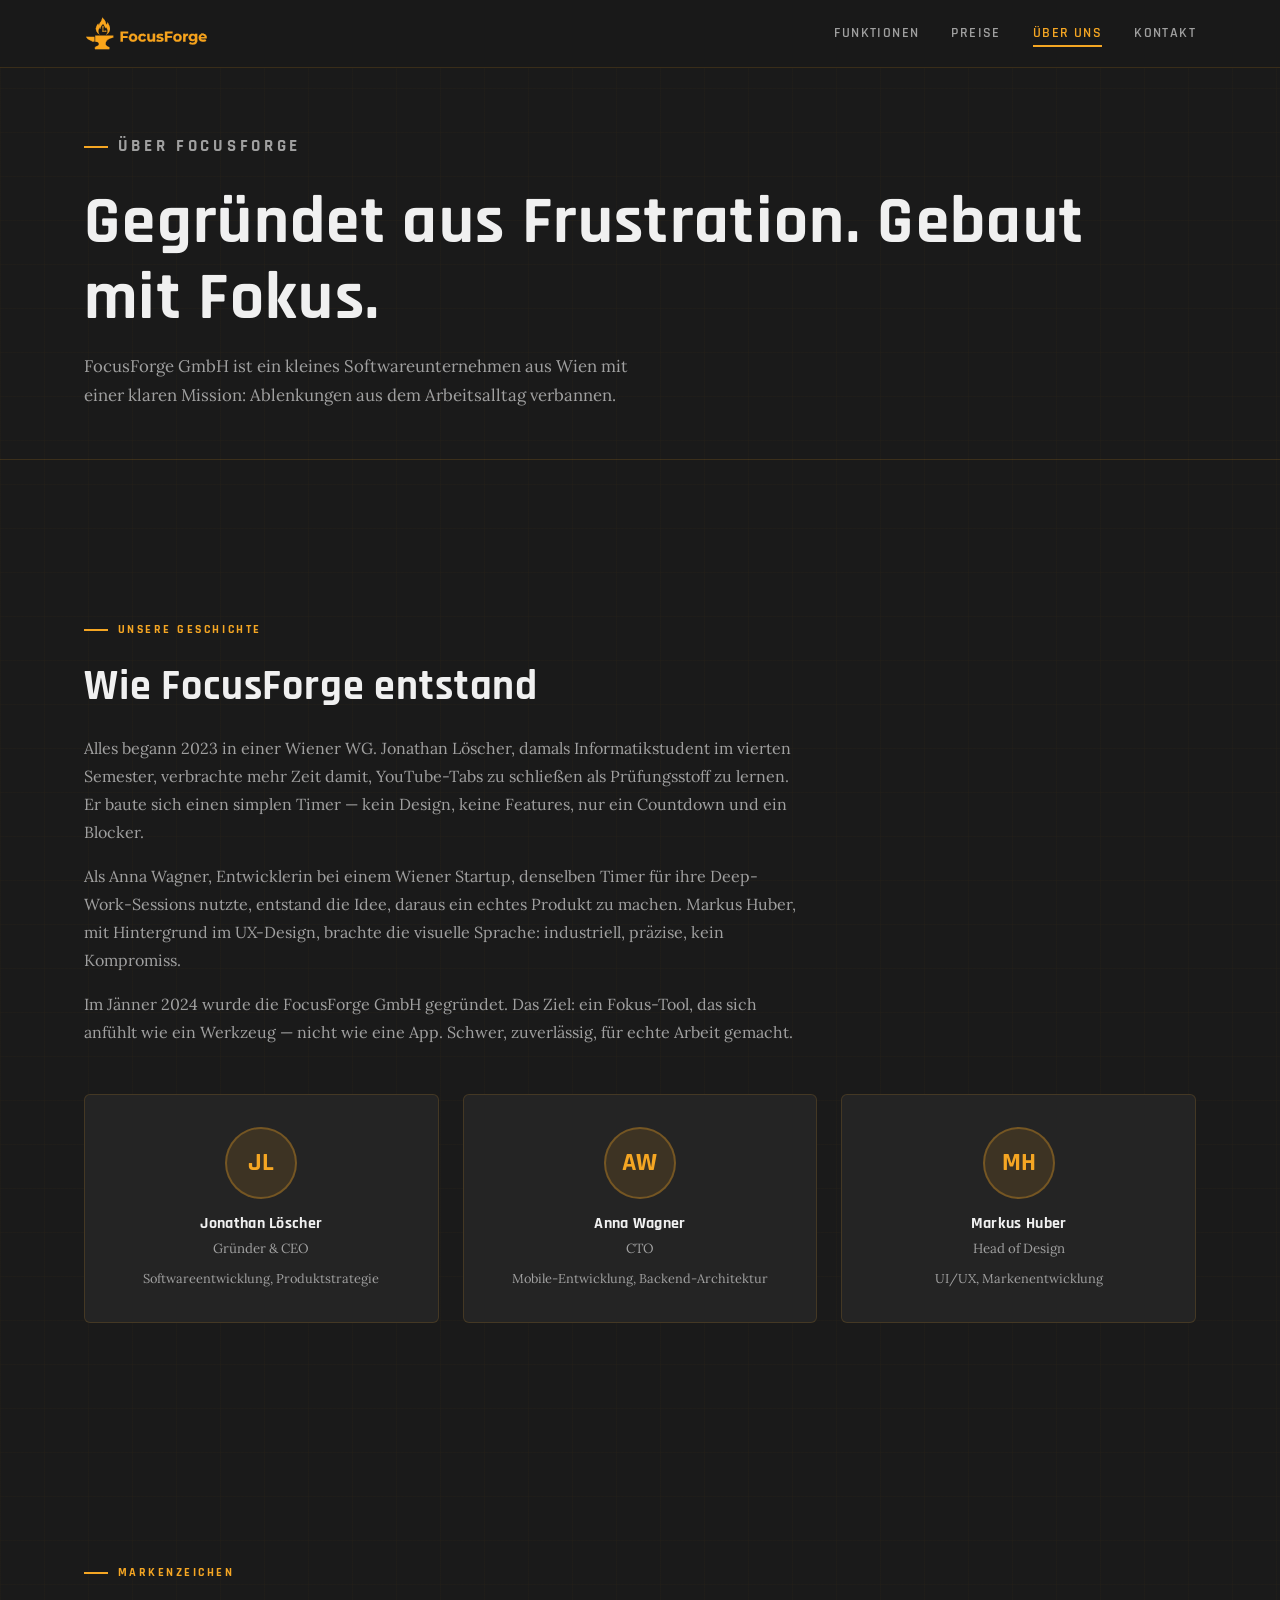
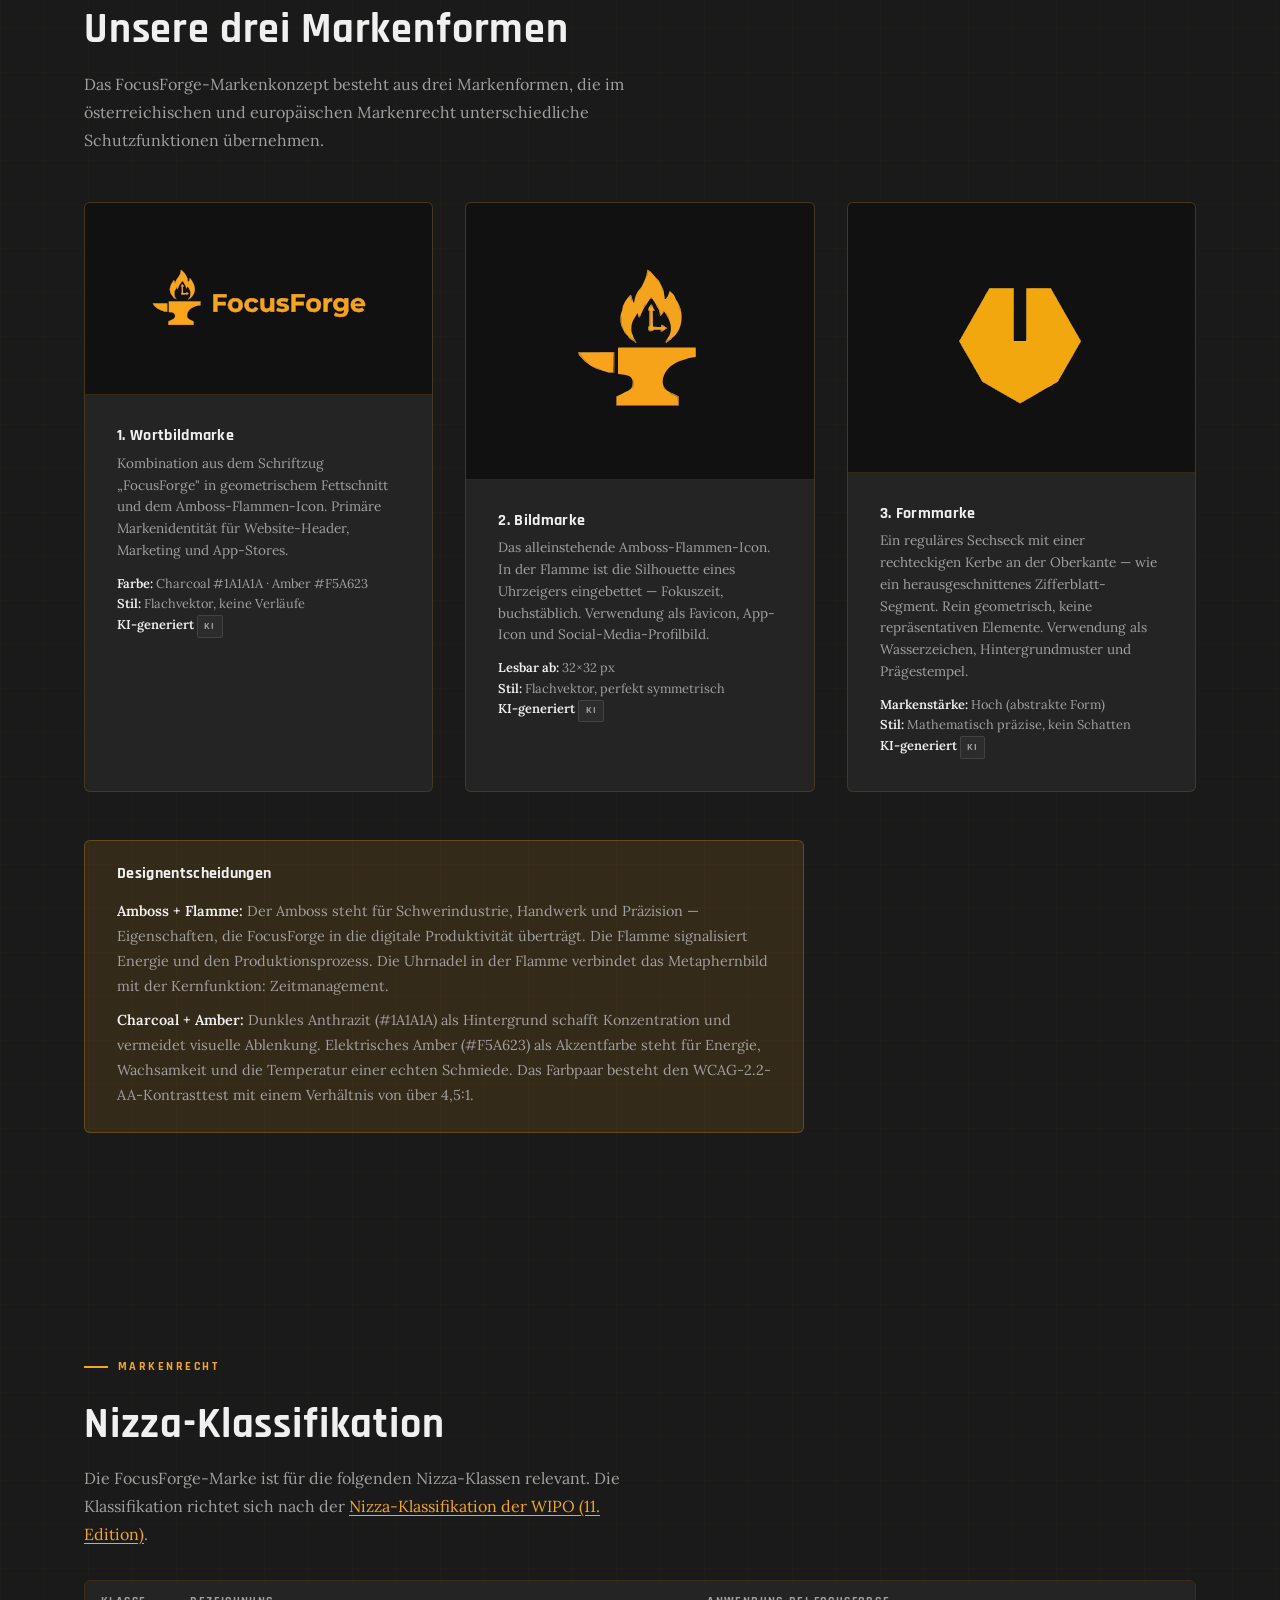
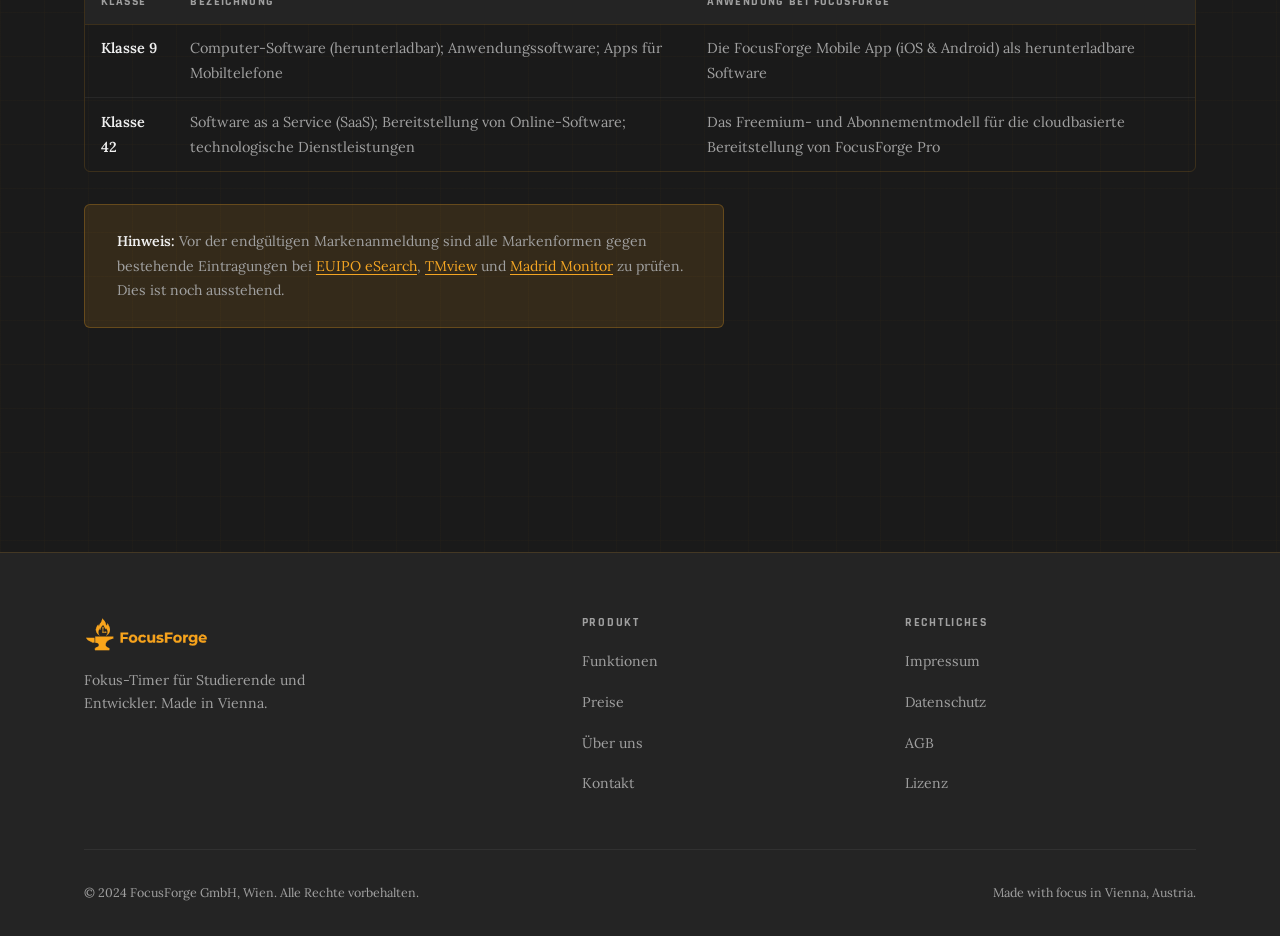
==== about.html @ 2fa8377b "Add contact page, license terms, and pricing page; implement main JavaScript functionality for navig" ====
<!DOCTYPE html>
<html lang="de">
<head>
  <meta charset="UTF-8">
  <meta name="viewport" content="width=device-width, initial-scale=1.0">
  <title>Über uns — FocusForge</title>
  <meta name="description" content="Die Geschichte von FocusForge GmbH, unsere Markenformen und die Nizza-Klassifikationen unserer Marke.">
  <link rel="icon" href="assets/bildmarke.svg" type="image/svg+xml">
  <link rel="preconnect" href="https://fonts.googleapis.com">
  <link rel="preconnect" href="https://fonts.gstatic.com" crossorigin>
  <link href="https://fonts.googleapis.com/css2?family=Lora:ital,wght@0,400;0,600;1,400&family=Rajdhani:wght@400;500;600;700&display=swap" rel="stylesheet">
  <link rel="stylesheet" href="css/styles.css">
</head>
<body>

<a href="#main-content" class="skip-link">Zum Hauptinhalt springen</a>

<header class="site-header" role="banner">
  <div class="container">
    <nav class="nav-inner" aria-label="Hauptnavigation">
      <a href="index.html" class="logo" aria-label="FocusForge – Zur Startseite">
        <img src="assets/wortbildmarke.svg" class="logo-wortbild" alt="FocusForge">
      </a>
      <ul class="nav-links" role="list">
        <li><a href="index.html#features">Funktionen</a></li>
        <li><a href="preise.html">Preise</a></li>
        <li><a href="about.html" aria-current="page">Über uns</a></li>
        <li><a href="kontakt.html">Kontakt</a></li>
      </ul>
      <button class="nav-toggle" aria-expanded="false" aria-controls="mobile-nav" aria-label="Menü öffnen">
        <span></span><span></span><span></span>
      </button>
    </nav>
  </div>
</header>

<nav class="nav-mobile" id="mobile-nav" aria-label="Mobile Navigation">
  <ul role="list">
    <li><a href="index.html#features">Funktionen</a></li>
    <li><a href="preise.html">Preise</a></li>
    <li><a href="about.html" aria-current="page">Über uns</a></li>
    <li><a href="kontakt.html">Kontakt</a></li>
  </ul>
</nav>

<main id="main-content">

  <!-- Page hero -->
  <div class="page-hero">
    <div class="container">
      <p class="section-label">Über FocusForge</p>
      <h1>Gegründet aus Frustration. Gebaut mit Fokus.</h1>
      <p>FocusForge GmbH ist ein kleines Softwareunternehmen aus Wien mit einer klaren Mission: Ablenkungen aus dem Arbeitsalltag verbannen.</p>
    </div>
  </div>

  <!-- Founding story -->
  <section aria-labelledby="story-heading">
    <div class="container">
      <div style="max-width: 720px;">
        <p class="section-label">Unsere Geschichte</p>
        <h2 id="story-heading">Wie FocusForge entstand</h2>
        <p class="text-muted mt-lg">
          Alles begann 2023 in einer Wiener WG. Jonathan Löscher, damals Informatikstudent im vierten Semester, verbrachte mehr Zeit damit, YouTube-Tabs zu schließen als Prüfungsstoff zu lernen. Er baute sich einen simplen Timer — kein Design, keine Features, nur ein Countdown und ein Blocker.
        </p>
        <p class="text-muted">
          Als Anna Wagner, Entwicklerin bei einem Wiener Startup, denselben Timer für ihre Deep-Work-Sessions nutzte, entstand die Idee, daraus ein echtes Produkt zu machen. Markus Huber, mit Hintergrund im UX-Design, brachte die visuelle Sprache: industriell, präzise, kein Kompromiss.
        </p>
        <p class="text-muted">
          Im Jänner 2024 wurde die FocusForge GmbH gegründet. Das Ziel: ein Fokus-Tool, das sich anfühlt wie ein Werkzeug — nicht wie eine App. Schwer, zuverlässig, für echte Arbeit gemacht.
        </p>
      </div>

      <!-- Founders -->
      <div class="founders-grid mt-2xl" aria-label="Gründungsteam">
        <article class="founder-card">
          <div class="founder-avatar" aria-hidden="true">JL</div>
          <h3>Jonathan Löscher</h3>
          <p>Gründer &amp; CEO</p>
          <p style="margin-top: 0.5rem; font-size: 0.8rem; color: var(--color-text-muted);">Softwareentwicklung, Produktstrategie</p>
        </article>
        <article class="founder-card">
          <div class="founder-avatar" aria-hidden="true">AW</div>
          <h3>Anna Wagner</h3>
          <p>CTO</p>
          <p style="margin-top: 0.5rem; font-size: 0.8rem; color: var(--color-text-muted);">Mobile-Entwicklung, Backend-Architektur</p>
        </article>
        <article class="founder-card">
          <div class="founder-avatar" aria-hidden="true">MH</div>
          <h3>Markus Huber</h3>
          <p>Head of Design</p>
          <p style="margin-top: 0.5rem; font-size: 0.8rem; color: var(--color-text-muted);">UI/UX, Markenentwicklung</p>
        </article>
      </div>
    </div>
  </section>

  <!-- Brand marks -->
  <section aria-labelledby="brand-heading">
    <div class="container">
      <p class="section-label">Markenzeichen</p>
      <h2 id="brand-heading">Unsere drei Markenformen</h2>
      <p class="text-muted mt-md" style="max-width: 600px;">
        Das FocusForge-Markenkonzept besteht aus drei Markenformen, die im österreichischen und europäischen Markenrecht unterschiedliche Schutzfunktionen übernehmen.
      </p>

      <div class="brand-marks-grid">

        <!-- 1. Wortbildmarke -->
        <article class="brand-mark-card" aria-labelledby="wbm-heading">
          <div class="brand-mark-display">
            <img src="assets/wortbildmarke.svg" alt="FocusForge Wortbildmarke: Schriftzug FocusForge kombiniert mit Amboss-Flammen-Icon, in Amber auf Charcoal" style="max-width: 220px; width: 100%; height: auto;">
          </div>
          <div class="brand-mark-info">
            <h3 id="wbm-heading">1. Wortbildmarke</h3>
            <p>
              Kombination aus dem Schriftzug „FocusForge" in geometrischem Fettschnitt und dem Amboss-Flammen-Icon. Primäre Markenidentität für Website-Header, Marketing und App-Stores.
            </p>
            <p style="margin-top: 0.75rem; font-size: 0.8rem; color: var(--color-text-muted);">
              <strong style="color: var(--color-text);">Farbe:</strong> Charcoal #1A1A1A · Amber #F5A623<br>
              <strong style="color: var(--color-text);">Stil:</strong> Flachvektor, keine Verläufe<br>
              <strong style="color: var(--color-text);">KI-generiert</strong> <span class="ai-label">KI</span>
            </p>
          </div>
        </article>

        <!-- 2. Bildmarke -->
        <article class="brand-mark-card" aria-labelledby="bm-heading">
          <div class="brand-mark-display">
            <img src="assets/bildmarke.svg" alt="FocusForge Bildmarke: stilisierter Amboss mit Flamme, in der eine Uhrzeigernadelsilhouette erkennbar ist" style="max-width: 140px; width: 100%; height: auto;">
          </div>
          <div class="brand-mark-info">
            <h3 id="bm-heading">2. Bildmarke</h3>
            <p>
              Das alleinstehende Amboss-Flammen-Icon. In der Flamme ist die Silhouette eines Uhrzeigers eingebettet — Fokuszeit, buchstäblich. Verwendung als Favicon, App-Icon und Social-Media-Profilbild.
            </p>
            <p style="margin-top: 0.75rem; font-size: 0.8rem; color: var(--color-text-muted);">
              <strong style="color: var(--color-text);">Lesbar ab:</strong> 32×32 px<br>
              <strong style="color: var(--color-text);">Stil:</strong> Flachvektor, perfekt symmetrisch<br>
              <strong style="color: var(--color-text);">KI-generiert</strong> <span class="ai-label">KI</span>
            </p>
          </div>
        </article>

        <!-- 3. Formmarke -->
        <article class="brand-mark-card" aria-labelledby="fm-heading">
          <div class="brand-mark-display">
            <img src="assets/formmarke.svg" alt="FocusForge Formmarke: reguläres Sechseck mit rechteckiger Kerbe an der Oberkante, in Amber auf Charcoal" style="max-width: 140px; width: 100%; height: auto;">
          </div>
          <div class="brand-mark-info">
            <h3 id="fm-heading">3. Formmarke</h3>
            <p>
              Ein reguläres Sechseck mit einer rechteckigen Kerbe an der Oberkante — wie ein herausgeschnittenes Zifferblatt-Segment. Rein geometrisch, keine repräsentativen Elemente. Verwendung als Wasserzeichen, Hintergrundmuster und Prägestempel.
            </p>
            <p style="margin-top: 0.75rem; font-size: 0.8rem; color: var(--color-text-muted);">
              <strong style="color: var(--color-text);">Markenstärke:</strong> Hoch (abstrakte Form)<br>
              <strong style="color: var(--color-text);">Stil:</strong> Mathematisch präzise, kein Schatten<br>
              <strong style="color: var(--color-text);">KI-generiert</strong> <span class="ai-label">KI</span>
            </p>
          </div>
        </article>

      </div>

      <!-- Design rationale -->
      <div class="highlight-box mt-xl" style="max-width: 720px;">
        <h3 style="font-size: 1rem; margin-bottom: var(--space-md);">Designentscheidungen</h3>
        <p style="font-size: 0.9rem; color: var(--color-text-muted); margin-bottom: var(--space-sm);">
          <strong style="color: var(--color-text);">Amboss + Flamme:</strong> Der Amboss steht für Schwerindustrie, Handwerk und Präzision — Eigenschaften, die FocusForge in die digitale Produktivität überträgt. Die Flamme signalisiert Energie und den Produktionsprozess. Die Uhrnadel in der Flamme verbindet das Metaphernbild mit der Kernfunktion: Zeitmanagement.
        </p>
        <p style="font-size: 0.9rem; color: var(--color-text-muted); margin: 0;">
          <strong style="color: var(--color-text);">Charcoal + Amber:</strong> Dunkles Anthrazit (#1A1A1A) als Hintergrund schafft Konzentration und vermeidet visuelle Ablenkung. Elektrisches Amber (#F5A623) als Akzentfarbe steht für Energie, Wachsamkeit und die Temperatur einer echten Schmiede. Das Farbpaar besteht den WCAG-2.2-AA-Kontrasttest mit einem Verhältnis von über 4,5:1.
        </p>
      </div>
    </div>
  </section>

  <!-- Nizza Classifications -->
  <section aria-labelledby="nizza-heading">
    <div class="container">
      <p class="section-label">Markenrecht</p>
      <h2 id="nizza-heading">Nizza-Klassifikation</h2>
      <p class="text-muted mt-md" style="max-width: 580px;">
        Die FocusForge-Marke ist für die folgenden Nizza-Klassen relevant. Die Klassifikation richtet sich nach der <a href="https://www.wipo.int/classifications/nice/en/" rel="external noopener noreferrer">Nizza-Klassifikation der WIPO (11. Edition)</a>.
      </p>

      <div class="table-wrapper mt-xl">
        <table aria-label="Nizza-Klassifikation der FocusForge-Marke">
          <thead>
            <tr>
              <th scope="col">Klasse</th>
              <th scope="col">Bezeichnung</th>
              <th scope="col">Anwendung bei FocusForge</th>
            </tr>
          </thead>
          <tbody>
            <tr>
              <td><strong>Klasse 9</strong></td>
              <td>Computer-Software (herunterladbar); Anwendungssoftware; Apps für Mobiltelefone</td>
              <td>Die FocusForge Mobile App (iOS &amp; Android) als herunterladbare Software</td>
            </tr>
            <tr>
              <td><strong>Klasse 42</strong></td>
              <td>Software as a Service (SaaS); Bereitstellung von Online-Software; technologische Dienstleistungen</td>
              <td>Das Freemium- und Abonnementmodell für die cloudbasierte Bereitstellung von FocusForge Pro</td>
            </tr>
          </tbody>
        </table>
      </div>

      <div class="highlight-box" style="max-width: 640px;">
        <p style="font-size: 0.88rem; color: var(--color-text-muted); margin: 0;">
          <strong style="color: var(--color-text);">Hinweis:</strong> Vor der endgültigen Markenanmeldung sind alle Markenformen gegen bestehende Eintragungen bei <a href="https://euipo.europa.eu/eSearch/" rel="external noopener noreferrer">EUIPO eSearch</a>, <a href="https://www.tmview.org/" rel="external noopener noreferrer">TMview</a> und <a href="https://www.wipo.int/madrid/monitor/" rel="external noopener noreferrer">Madrid Monitor</a> zu prüfen. Dies ist noch ausstehend.
        </p>
      </div>
    </div>
  </section>

</main>

<footer class="site-footer" role="contentinfo">
  <div class="container">
    <div class="footer-grid">
      <div class="footer-brand">
        <a href="index.html" class="logo" aria-label="FocusForge – Zur Startseite">
          <img src="assets/wortbildmarke.svg" class="logo-wortbild" alt="FocusForge">
        </a>
        <p>Fokus-Timer für Studierende und Entwickler. Made in Vienna.</p>
      </div>
      <div class="footer-col">
        <h3>Produkt</h3>
        <ul>
          <li><a href="index.html#features">Funktionen</a></li>
          <li><a href="preise.html">Preise</a></li>
          <li><a href="about.html">Über uns</a></li>
          <li><a href="kontakt.html">Kontakt</a></li>
        </ul>
      </div>
      <div class="footer-col">
        <h3>Rechtliches</h3>
        <ul>
          <li><a href="impressum.html">Impressum</a></li>
          <li><a href="datenschutz.html">Datenschutz</a></li>
          <li><a href="agb.html">AGB</a></li>
          <li><a href="lizenz.html">Lizenz</a></li>
        </ul>
      </div>
    </div>
    <div class="footer-bottom">
      <span>© 2024 FocusForge GmbH, Wien. Alle Rechte vorbehalten.</span>
      <span lang="en">Made with focus in Vienna, Austria.</span>
    </div>
  </div>
</footer>

<script src="js/main.js"></script>
</body>
</html>
---- css/styles.css ----
/* ========================================
   DESIGN TOKENS
   ======================================== */
:root {
  --color-bg: #1a1a1a;
  --color-surface: #242424;
  --color-surface-raised: #2c2c2c;
  --color-accent: #F5A623;
  --color-accent-dim: rgba(245, 166, 35, 0.12);
  --color-text: #F0F0F0;
  --color-text-muted: #A0A0A0;
  --color-focus: #F5A623;
  --color-border: rgba(245, 166, 35, 0.15);
  --color-border-subtle: rgba(255, 255, 255, 0.06);
  --color-error: #FF5252;
  --color-success: #4CAF50;

  --font-heading: 'Rajdhani', sans-serif;
  --font-body: 'Lora', serif;

  --space-xs: 0.25rem;
  --space-sm: 0.5rem;
  --space-md: 1rem;
  --space-lg: 1.5rem;
  --space-xl: 2rem;
  --space-2xl: 3rem;
  --space-3xl: 4rem;
  --space-4xl: 6rem;

  --radius-sm: 2px;
  --radius-md: 6px;
  --radius-lg: 12px;

  --transition: 0.2s ease;
  --max-width: 1160px;
  --header-height: 68px;
}

/* ========================================
   RESET
   ======================================== */
*, *::before, *::after { box-sizing: border-box; margin: 0; padding: 0; }
html { scroll-behavior: smooth; font-size: 16px; }

body {
  font-family: var(--font-body);
  background-color: var(--color-bg);
  color: var(--color-text);
  line-height: 1.75;
  min-height: 100vh;
  background-image:
    linear-gradient(rgba(245, 166, 35, 0.022) 1px, transparent 1px),
    linear-gradient(90deg, rgba(245, 166, 35, 0.022) 1px, transparent 1px);
  background-size: 44px 44px;
}

img { max-width: 100%; height: auto; display: block; }

a {
  color: var(--color-accent);
  text-decoration: underline;
  text-underline-offset: 3px;
  transition: opacity var(--transition);
}
a:hover { opacity: 0.8; }

ul, ol { padding-left: 1.4rem; }
li { margin-bottom: 0.3rem; }

/* ========================================
   SKIP LINK
   ======================================== */
.skip-link {
  position: absolute;
  top: -100%;
  left: 1rem;
  z-index: 9999;
  background: var(--color-accent);
  color: #1a1a1a;
  font-family: var(--font-heading);
  font-weight: 700;
  font-size: 0.95rem;
  letter-spacing: 0.05em;
  padding: 0.65rem 1.25rem;
  text-decoration: none;
  border-radius: 0 0 var(--radius-sm) var(--radius-sm);
  transition: top 0.2s;
}
.skip-link:focus { top: 0; }

/* ========================================
   FOCUS STYLES
   ======================================== */
:focus-visible {
  outline: none;
  box-shadow: 0 0 0 3px var(--color-focus);
  border-radius: var(--radius-sm);
}

/* ========================================
   TYPOGRAPHY
   ======================================== */
h1, h2, h3, h4, h5, h6 {
  font-family: var(--font-heading);
  font-weight: 700;
  line-height: 1.12;
  letter-spacing: 0.02em;
  color: var(--color-text);
}
h1 { font-size: clamp(2.2rem, 5.5vw, 4.2rem); }
h2 { font-size: clamp(1.6rem, 3.5vw, 2.6rem); }
h3 { font-size: clamp(1.15rem, 2vw, 1.6rem); }
h4 { font-size: 1.15rem; }

p { margin-bottom: 1rem; }
p:last-child { margin-bottom: 0; }

strong { color: var(--color-text); font-weight: 600; }

/* ========================================
   LAYOUT
   ======================================== */
.container {
  width: 100%;
  max-width: var(--max-width);
  margin: 0 auto;
  padding: 0 var(--space-lg);
}
section { padding: var(--space-4xl) 0; }

/* ========================================
   HEADER / NAV
   ======================================== */
.site-header {
  position: sticky;
  top: 0;
  z-index: 200;
  height: var(--header-height);
  background: rgba(26, 26, 26, 0.96);
  backdrop-filter: blur(12px);
  -webkit-backdrop-filter: blur(12px);
  border-bottom: 1px solid var(--color-border);
  display: flex;
  align-items: center;
}

.nav-inner {
  display: flex;
  align-items: center;
  justify-content: space-between;
  width: 100%;
}

.logo {
  display: flex;
  align-items: center;
  gap: 0.55rem;
  text-decoration: none;
  flex-shrink: 0;
}
.logo-icon { width: 36px; height: 36px; flex-shrink: 0; }
.logo-wortbild { height: 36px; width: auto; display: block; flex-shrink: 0; }
.logo-wordmark {
  font-family: var(--font-heading);
  font-weight: 700;
  font-size: 1.35rem;
  letter-spacing: 0.09em;
  text-transform: uppercase;
  color: var(--color-text);
  transition: color var(--transition);
}
.logo:hover .logo-wordmark { color: var(--color-accent); }

.nav-links {
  display: none;
  list-style: none;
  align-items: center;
  gap: var(--space-xl);
  padding: 0;
}
.nav-links a {
  font-family: var(--font-heading);
  font-weight: 600;
  font-size: 0.88rem;
  letter-spacing: 0.1em;
  text-transform: uppercase;
  color: var(--color-text-muted);
  text-decoration: none;
  transition: color var(--transition);
  position: relative;
  padding: 0.2rem 0;
}
.nav-links a::after {
  content: '';
  position: absolute;
  bottom: -2px; left: 0;
  width: 0; height: 2px;
  background: var(--color-accent);
  transition: width var(--transition);
}
.nav-links a:hover,
.nav-links a[aria-current="page"] { color: var(--color-accent); }
.nav-links a:hover::after,
.nav-links a[aria-current="page"]::after { width: 100%; }

.nav-cta { margin-left: var(--space-md); }

.nav-toggle {
  display: flex;
  flex-direction: column;
  gap: 5px;
  background: none;
  border: none;
  cursor: pointer;
  padding: 0.5rem;
}
.nav-toggle span {
  display: block;
  width: 22px; height: 2px;
  background: var(--color-text);
  transition: transform var(--transition), opacity var(--transition);
}
.nav-toggle[aria-expanded="true"] span:nth-child(1) { transform: translateY(7px) rotate(45deg); }
.nav-toggle[aria-expanded="true"] span:nth-child(2) { opacity: 0; }
.nav-toggle[aria-expanded="true"] span:nth-child(3) { transform: translateY(-7px) rotate(-45deg); }

.nav-mobile {
  display: none;
  position: fixed;
  top: var(--header-height); left: 0; right: 0;
  background: var(--color-surface);
  border-bottom: 1px solid var(--color-border);
  z-index: 199;
  padding: var(--space-lg);
}
.nav-mobile.is-open { display: block; }
.nav-mobile ul { list-style: none; padding: 0; }
.nav-mobile a {
  font-family: var(--font-heading);
  font-weight: 600;
  font-size: 1.1rem;
  letter-spacing: 0.1em;
  text-transform: uppercase;
  color: var(--color-text-muted);
  text-decoration: none;
  display: block;
  padding: 0.75rem 0;
  border-bottom: 1px solid var(--color-border-subtle);
  transition: color var(--transition);
}
.nav-mobile a:hover,
.nav-mobile a[aria-current="page"] { color: var(--color-accent); }

@media (min-width: 768px) {
  .nav-links { display: flex; }
  .nav-toggle { display: none; }
}

/* ========================================
   BUTTONS
   ======================================== */
.btn {
  display: inline-flex;
  align-items: center;
  justify-content: center;
  gap: 0.45rem;
  font-family: var(--font-heading);
  font-weight: 700;
  font-size: 0.9rem;
  letter-spacing: 0.1em;
  text-transform: uppercase;
  text-decoration: none;
  padding: 0.75rem 1.6rem;
  border-radius: var(--radius-sm);
  border: 2px solid transparent;
  cursor: pointer;
  transition: all var(--transition);
  white-space: nowrap;
  line-height: 1;
}

.btn-primary {
  background: var(--color-accent);
  color: #111;
  border-color: var(--color-accent);
}
.btn-primary:hover {
  background: #fdb93a;
  border-color: #fdb93a;
  color: #111;
  opacity: 1;
  transform: translateY(-1px);
  box-shadow: 0 6px 24px rgba(245, 166, 35, 0.35);
}

.btn-secondary {
  background: transparent;
  color: var(--color-text);
  border-color: rgba(240, 240, 240, 0.25);
}
.btn-secondary:hover {
  border-color: var(--color-accent);
  color: var(--color-accent);
  opacity: 1;
  transform: translateY(-1px);
}

.btn-ghost {
  background: transparent;
  color: var(--color-accent);
  border-color: var(--color-accent);
}
.btn-ghost:hover {
  background: var(--color-accent);
  color: #111;
  opacity: 1;
}

.btn-sm { padding: 0.5rem 1rem; font-size: 0.8rem; }
.btn-lg { padding: 1rem 2.2rem; font-size: 1rem; }

.btn:disabled { opacity: 0.45; cursor: not-allowed; transform: none !important; box-shadow: none !important; }

/* ========================================
   CARDS
   ======================================== */
.card {
  background: var(--color-surface);
  border: 1px solid var(--color-border);
  border-radius: var(--radius-md);
  padding: var(--space-xl);
}
.card-accent {
  border-color: var(--color-accent);
  box-shadow: 0 0 0 1px var(--color-accent), 0 8px 48px rgba(245, 166, 35, 0.1);
}

/* ========================================
   SECTION LABEL
   ======================================== */
.section-label {
  font-family: var(--font-heading);
  font-size: 0.72rem;
  font-weight: 700;
  letter-spacing: 0.22em;
  text-transform: uppercase;
  color: var(--color-accent);
  display: flex;
  align-items: center;
  gap: 0.6rem;
  margin-bottom: var(--space-lg);
}
.section-label::before {
  content: '';
  display: inline-block;
  width: 24px; height: 2px;
  background: var(--color-accent);
  flex-shrink: 0;
}

/* ========================================
   FORMS
   ======================================== */
.form-group { margin-bottom: var(--space-lg); }

.form-label {
  display: block;
  font-family: var(--font-heading);
  font-weight: 600;
  font-size: 0.82rem;
  letter-spacing: 0.09em;
  text-transform: uppercase;
  color: var(--color-text-muted);
  margin-bottom: var(--space-sm);
}
.form-label .req { color: var(--color-accent); margin-left: 2px; }

.form-control {
  width: 100%;
  background: var(--color-surface);
  border: 1px solid rgba(255, 255, 255, 0.12);
  border-radius: var(--radius-sm);
  padding: 0.7rem 1rem;
  color: var(--color-text);
  font-family: var(--font-body);
  font-size: 1rem;
  transition: border-color var(--transition), box-shadow var(--transition);
}
.form-control:focus {
  outline: none;
  border-color: var(--color-accent);
  box-shadow: 0 0 0 3px rgba(245, 166, 35, 0.2);
}
.form-control::placeholder { color: var(--color-text-muted); opacity: 0.6; }
.form-control[aria-invalid="true"] {
  border-color: var(--color-error);
  box-shadow: 0 0 0 3px rgba(255, 82, 82, 0.18);
}
textarea.form-control { resize: vertical; min-height: 130px; }

.form-error {
  color: var(--color-error);
  font-size: 0.83rem;
  margin-top: 0.3rem;
  display: none;
}
.form-error.visible { display: block; }
.form-hint { color: var(--color-text-muted); font-size: 0.83rem; margin-top: 0.3rem; }

.checkbox-group {
  display: flex;
  align-items: flex-start;
  gap: 0.75rem;
  margin-bottom: var(--space-lg);
}
.checkbox-group input[type="checkbox"] {
  width: 18px; height: 18px;
  min-width: 18px; margin-top: 3px;
  accent-color: var(--color-accent);
  cursor: pointer;
}
.checkbox-label {
  font-size: 0.9rem;
  color: var(--color-text-muted);
  line-height: 1.55;
  cursor: pointer;
}
.checkbox-label a { color: var(--color-accent); }

/* ========================================
   BADGE
   ======================================== */
.badge {
  display: inline-block;
  font-family: var(--font-heading);
  font-size: 0.65rem;
  font-weight: 700;
  letter-spacing: 0.12em;
  text-transform: uppercase;
  padding: 0.2rem 0.55rem;
  border-radius: var(--radius-sm);
  background: var(--color-accent-dim);
  color: var(--color-accent);
  border: 1px solid rgba(245, 166, 35, 0.28);
}

/* ========================================
   PROSE (legal pages)
   ======================================== */
.prose { max-width: 760px; }
.prose h2 {
  margin-top: var(--space-3xl);
  margin-bottom: var(--space-lg);
  padding-top: var(--space-xl);
  border-top: 1px solid var(--color-border);
  font-size: clamp(1.3rem, 3vw, 2rem);
}
.prose h2:first-child { border-top: none; padding-top: 0; margin-top: 0; }
.prose h3 { margin-top: var(--space-2xl); margin-bottom: var(--space-md); font-size: 1.2rem; }
.prose h4 { margin-top: var(--space-xl); margin-bottom: var(--space-sm); font-size: 1rem; }
.prose ul, .prose ol { margin-bottom: var(--space-md); }
.prose li { margin-bottom: 0.4rem; }
.prose p { color: var(--color-text-muted); }
.prose p strong, .prose li strong { color: var(--color-text); }

/* ========================================
   TABLE
   ======================================== */
.table-wrapper {
  overflow-x: auto;
  border-radius: var(--radius-md);
  border: 1px solid var(--color-border);
  margin: var(--space-xl) 0;
}
table { width: 100%; border-collapse: collapse; font-size: 0.9rem; }
th {
  font-family: var(--font-heading);
  font-size: 0.72rem;
  font-weight: 700;
  letter-spacing: 0.12em;
  text-transform: uppercase;
  color: var(--color-text-muted);
  background: var(--color-surface);
  padding: 0.7rem 1rem;
  text-align: left;
  border-bottom: 1px solid var(--color-border);
}
td {
  padding: 0.7rem 1rem;
  border-bottom: 1px solid var(--color-border-subtle);
  color: var(--color-text-muted);
  vertical-align: top;
}
tr:last-child td { border-bottom: none; }
td strong { color: var(--color-text); }

/* ========================================
   FOOTER
   ======================================== */
.site-footer {
  border-top: 1px solid var(--color-border);
  background: var(--color-surface);
  padding: var(--space-3xl) 0 var(--space-xl);
  margin-top: var(--space-4xl);
}
.footer-grid {
  display: grid;
  grid-template-columns: 1fr;
  gap: var(--space-xl);
  margin-bottom: var(--space-2xl);
}
@media (min-width: 640px) {
  .footer-grid { grid-template-columns: 1.6fr 1fr 1fr; }
}
.footer-brand .logo { margin-bottom: var(--space-md); }
.footer-brand p { color: var(--color-text-muted); font-size: 0.88rem; max-width: 260px; line-height: 1.6; }
.footer-col h3 {
  font-family: var(--font-heading);
  font-size: 0.72rem;
  font-weight: 700;
  letter-spacing: 0.15em;
  text-transform: uppercase;
  color: var(--color-text-muted);
  margin-bottom: var(--space-md);
}
.footer-col ul { list-style: none; padding: 0; display: flex; flex-direction: column; gap: var(--space-sm); }
.footer-col ul a {
  color: var(--color-text-muted);
  font-size: 0.88rem;
  text-decoration: none;
  transition: color var(--transition);
}
.footer-col ul a:hover { color: var(--color-accent); }
.footer-bottom {
  display: flex;
  flex-direction: column;
  gap: var(--space-sm);
  padding-top: var(--space-xl);
  border-top: 1px solid var(--color-border-subtle);
  font-size: 0.78rem;
  color: var(--color-text-muted);
}
@media (min-width: 640px) {
  .footer-bottom { flex-direction: row; justify-content: space-between; align-items: center; }
}

/* ========================================
   PAGE HERO (inner pages)
   ======================================== */
.page-hero {
  padding: var(--space-3xl) 0 var(--space-2xl);
  border-bottom: 1px solid var(--color-border);
  margin-bottom: var(--space-3xl);
}
.page-hero h1 { margin-bottom: var(--space-md); }
.page-hero p { color: var(--color-text-muted); font-size: 1.05rem; max-width: 580px; }

/* ========================================
   UTILITIES
   ======================================== */
.text-accent  { color: var(--color-accent); }
.text-muted   { color: var(--color-text-muted); }
.text-center  { text-align: center; }
.text-sm      { font-size: 0.875rem; }
.text-xs      { font-size: 0.78rem; }
.fw-bold      { font-weight: 700; }

.mt-sm  { margin-top: var(--space-sm); }
.mt-md  { margin-top: var(--space-md); }
.mt-lg  { margin-top: var(--space-lg); }
.mt-xl  { margin-top: var(--space-xl); }
.mt-2xl { margin-top: var(--space-2xl); }

.mb-sm  { margin-bottom: var(--space-sm); }
.mb-md  { margin-bottom: var(--space-md); }
.mb-lg  { margin-bottom: var(--space-lg); }
.mb-xl  { margin-bottom: var(--space-xl); }
.mb-2xl { margin-bottom: var(--space-2xl); }

.divider { border: none; border-top: 1px solid var(--color-border); margin: var(--space-2xl) 0; }

.sr-only {
  position: absolute; width: 1px; height: 1px;
  padding: 0; margin: -1px; overflow: hidden;
  clip: rect(0,0,0,0); white-space: nowrap; border: 0;
}

.highlight-box {
  background: var(--color-accent-dim);
  border: 1px solid rgba(245, 166, 35, 0.25);
  border-radius: var(--radius-md);
  padding: var(--space-lg) var(--space-xl);
  margin: var(--space-xl) 0;
}

/* ========================================
   ANIMATIONS
   ======================================== */
@keyframes fadeUp {
  from { opacity: 0; transform: translateY(18px); }
  to   { opacity: 1; transform: translateY(0); }
}
@keyframes glow-pulse {
  0%, 100% { box-shadow: 0 0 0 3px rgba(245, 166, 35, 0.25); }
  50%       { box-shadow: 0 0 0 6px rgba(245, 166, 35, 0.08); }
}
@keyframes tick {
  0%, 100% { opacity: 1; }
  50%       { opacity: 0.6; }
}

.fade-up { animation: fadeUp 0.6s ease both; }
.delay-1 { animation-delay: 0.1s; }
.delay-2 { animation-delay: 0.2s; }
.delay-3 { animation-delay: 0.3s; }
.delay-4 { animation-delay: 0.4s; }

/* ========================================
   HERO (index)
   ======================================== */
.hero {
  padding: var(--space-4xl) 0;
  position: relative;
  overflow: hidden;
}
.hero::before {
  content: '';
  position: absolute;
  top: -160px; right: -120px;
  width: 560px; height: 560px;
  background: radial-gradient(circle, rgba(245, 166, 35, 0.07) 0%, transparent 70%);
  pointer-events: none;
}

.hero-inner {
  display: grid;
  grid-template-columns: 1fr;
  gap: var(--space-3xl);
  align-items: center;
}
@media (min-width: 900px) {
  .hero-inner { grid-template-columns: 1fr auto; gap: var(--space-4xl); }
}

.hero-pill {
  display: inline-flex;
  align-items: center;
  gap: 0.5rem;
  font-family: var(--font-heading);
  font-size: 0.72rem;
  font-weight: 700;
  letter-spacing: 0.18em;
  text-transform: uppercase;
  color: var(--color-accent);
  background: var(--color-accent-dim);
  border: 1px solid rgba(245, 166, 35, 0.28);
  padding: 0.3rem 0.9rem;
  border-radius: 100px;
  margin-bottom: var(--space-xl);
}
.hero-pill-dot {
  width: 6px; height: 6px;
  border-radius: 50%;
  background: var(--color-accent);
  animation: tick 2s ease infinite;
}

.hero-title {
  font-size: clamp(2.4rem, 6vw, 4.8rem);
  line-height: 1.04;
  margin-bottom: var(--space-xl);
  max-width: 720px;
}
.hero-title em { font-style: normal; color: var(--color-accent); }

.hero-subtitle {
  font-size: clamp(1rem, 1.8vw, 1.15rem);
  color: var(--color-text-muted);
  max-width: 480px;
  margin-bottom: var(--space-2xl);
  line-height: 1.75;
}

.hero-ctas {
  display: flex;
  flex-wrap: wrap;
  gap: var(--space-md);
  margin-bottom: var(--space-3xl);
}

.hero-stats {
  display: flex;
  flex-wrap: wrap;
  gap: var(--space-2xl);
  padding-top: var(--space-xl);
  border-top: 1px solid var(--color-border);
}
.stat-value {
  font-family: var(--font-heading);
  font-size: 1.9rem;
  font-weight: 700;
  color: var(--color-accent);
  display: block;
  line-height: 1;
}
.stat-label { font-size: 0.82rem; color: var(--color-text-muted); margin-top: 0.2rem; }

/* Timer mock */
.hero-visual { flex-shrink: 0; }

.timer-card {
  background: var(--color-surface);
  border: 1px solid var(--color-border);
  border-radius: var(--radius-lg);
  padding: var(--space-xl) var(--space-xl) var(--space-lg);
  width: 240px;
  box-shadow: 0 32px 80px rgba(0, 0, 0, 0.5), 0 0 0 1px rgba(245,166,35,0.08);
  animation: glow-pulse 4s ease infinite;
}
.timer-session-label {
  font-family: var(--font-heading);
  font-size: 0.65rem;
  font-weight: 700;
  letter-spacing: 0.2em;
  text-transform: uppercase;
  color: var(--color-text-muted);
  text-align: center;
  margin-bottom: var(--space-lg);
}
.timer-ring-wrap {
  position: relative;
  width: 148px; height: 148px;
  margin: 0 auto var(--space-md);
  display: flex;
  align-items: center;
  justify-content: center;
}
.timer-ring {
  position: absolute;
  top: 0; left: 0;
  width: 100%; height: 100%;
  transform: rotate(-90deg);
}
.ring-track {
  fill: none;
  stroke: rgba(245, 166, 35, 0.1);
  stroke-width: 6;
}
.ring-progress {
  fill: none;
  stroke: var(--color-accent);
  stroke-width: 6;
  stroke-linecap: round;
  stroke-dasharray: 408;
  stroke-dashoffset: 102;
}
.timer-time {
  font-family: var(--font-heading);
  font-size: 2.1rem;
  font-weight: 700;
  color: var(--color-text);
  letter-spacing: 0.04em;
  position: relative;
  z-index: 1;
}
.timer-meta {
  text-align: center;
  font-size: 0.75rem;
  color: var(--color-text-muted);
  margin-bottom: var(--space-lg);
}
.timer-controls {
  display: flex;
  gap: var(--space-sm);
  justify-content: center;
}
.timer-btn-mock {
  background: var(--color-accent);
  color: #111;
  border-radius: 50%;
  width: 40px; height: 40px;
  display: flex;
  align-items: center;
  justify-content: center;
  font-size: 1rem;
  cursor: default;
}
.timer-btn-mock-sm {
  background: rgba(255,255,255,0.06);
  border: 1px solid var(--color-border);
  color: var(--color-text-muted);
  border-radius: 50%;
  width: 36px; height: 36px;
  display: flex;
  align-items: center;
  justify-content: center;
  font-size: 0.85rem;
  cursor: default;
}
.timer-bar {
  margin-top: var(--space-md);
  padding-top: var(--space-md);
  border-top: 1px solid var(--color-border-subtle);
  display: flex;
  align-items: center;
  gap: var(--space-sm);
  font-size: 0.7rem;
  color: var(--color-text-muted);
}
.timer-bar-track {
  flex: 1;
  height: 3px;
  background: rgba(255,255,255,0.08);
  border-radius: 2px;
  overflow: hidden;
}
.timer-bar-fill {
  height: 100%;
  width: 75%;
  background: var(--color-accent);
  border-radius: 2px;
}

/* ========================================
   FEATURES SECTION
   ======================================== */
.features-header {
  max-width: 560px;
  margin-bottom: var(--space-3xl);
}
.features-header h2 { margin-bottom: var(--space-md); }
.features-header p { color: var(--color-text-muted); font-size: 1.05rem; }

.features-grid {
  display: grid;
  grid-template-columns: 1fr;
  gap: var(--space-md);
}
@media (min-width: 640px) { .features-grid { grid-template-columns: 1fr 1fr; } }
@media (min-width: 1024px) { .features-grid { grid-template-columns: repeat(3, 1fr); } }

.feature-card {
  background: var(--color-surface);
  border: 1px solid var(--color-border);
  border-radius: var(--radius-md);
  padding: var(--space-xl);
  transition: border-color var(--transition), transform var(--transition);
}
.feature-card:hover { border-color: rgba(245,166,35,0.4); transform: translateY(-2px); }
.feature-icon {
  width: 42px; height: 42px;
  background: var(--color-accent-dim);
  border: 1px solid rgba(245,166,35,0.25);
  border-radius: var(--radius-sm);
  display: flex;
  align-items: center;
  justify-content: center;
  margin-bottom: var(--space-lg);
  color: var(--color-accent);
}
.feature-card h3 { font-size: 1.1rem; margin-bottom: var(--space-sm); }
.feature-card p { color: var(--color-text-muted); font-size: 0.88rem; line-height: 1.65; margin: 0; }
.feature-card .badge { margin-top: var(--space-md); }

/* ========================================
   PRICING PAGE / TEASER
   ======================================== */
.pricing-grid {
  display: grid;
  grid-template-columns: 1fr;
  gap: var(--space-lg);
  margin: var(--space-2xl) 0;
}
@media (min-width: 720px) { .pricing-grid { grid-template-columns: 1fr 1fr; } }

.pricing-card {
  background: var(--color-surface);
  border: 1px solid var(--color-border);
  border-radius: var(--radius-md);
  padding: var(--space-2xl);
  display: flex;
  flex-direction: column;
  position: relative;
}
.pricing-card.featured {
  border-color: var(--color-accent);
  box-shadow: 0 0 0 1px var(--color-accent), 0 16px 56px rgba(245,166,35,0.13);
}
.pricing-badge-top {
  position: absolute;
  top: -1px; left: 50%;
  transform: translateX(-50%);
  background: var(--color-accent);
  color: #111;
  font-family: var(--font-heading);
  font-size: 0.65rem;
  font-weight: 700;
  letter-spacing: 0.14em;
  text-transform: uppercase;
  padding: 0.22rem 0.7rem;
  border-radius: 0 0 var(--radius-sm) var(--radius-sm);
  white-space: nowrap;
}
.pricing-tier {
  font-family: var(--font-heading);
  font-size: 0.75rem;
  font-weight: 700;
  letter-spacing: 0.18em;
  text-transform: uppercase;
  color: var(--color-text-muted);
  margin-bottom: var(--space-md);
}
.pricing-price {
  font-family: var(--font-heading);
  font-size: 3.2rem;
  font-weight: 700;
  color: var(--color-text);
  line-height: 1;
  margin-bottom: 0.3rem;
}
.pricing-price .currency { font-size: 1.5rem; vertical-align: super; line-height: 0; }
.pricing-price .period { font-size: 1rem; color: var(--color-text-muted); font-weight: 400; }
.pricing-price.is-accent { color: var(--color-accent); }
.pricing-alt { font-size: 0.83rem; color: var(--color-text-muted); margin-bottom: var(--space-xl); }
.pricing-divider {
  border: none;
  border-top: 1px solid var(--color-border);
  margin: var(--space-xl) 0;
}
.pricing-features-list {
  list-style: none; padding: 0;
  flex: 1;
  margin-bottom: var(--space-xl);
}
.pricing-features-list li {
  display: flex;
  align-items: flex-start;
  gap: 0.6rem;
  padding: 0.55rem 0;
  font-size: 0.9rem;
  border-bottom: 1px solid var(--color-border-subtle);
  color: var(--color-text-muted);
}
.pricing-features-list li:last-child { border-bottom: none; }
.pricing-features-list li.included { color: var(--color-text); }
.pf-check { color: var(--color-accent); flex-shrink: 0; font-size: 0.9rem; margin-top: 2px; }
.pf-dash  { color: rgba(255,255,255,0.18); flex-shrink: 0; margin-top: 2px; }

/* Checkout section on pricing page */
.checkout-section {
  background: var(--color-surface);
  border: 1px solid var(--color-border);
  border-radius: var(--radius-lg);
  padding: var(--space-2xl);
  margin-top: var(--space-3xl);
  max-width: 560px;
}
.checkout-section h2 { font-size: 1.6rem; margin-bottom: var(--space-sm); }
.checkout-section .plan-summary {
  background: var(--color-accent-dim);
  border: 1px solid rgba(245,166,35,0.2);
  border-radius: var(--radius-sm);
  padding: var(--space-md) var(--space-lg);
  margin: var(--space-lg) 0;
  display: flex;
  justify-content: space-between;
  align-items: center;
}
.checkout-section .plan-name {
  font-family: var(--font-heading);
  font-weight: 700;
  font-size: 1rem;
  letter-spacing: 0.05em;
}
.checkout-section .plan-price {
  font-family: var(--font-heading);
  font-weight: 700;
  font-size: 1.1rem;
  color: var(--color-accent);
}

/* ========================================
   ABOUT PAGE
   ======================================== */
.founders-grid {
  display: grid;
  grid-template-columns: repeat(auto-fit, minmax(200px, 1fr));
  gap: var(--space-lg);
  margin: var(--space-2xl) 0;
}
.founder-card {
  background: var(--color-surface);
  border: 1px solid var(--color-border);
  border-radius: var(--radius-md);
  padding: var(--space-xl);
  text-align: center;
}
.founder-avatar {
  width: 72px; height: 72px;
  border-radius: 50%;
  background: var(--color-accent-dim);
  border: 2px solid rgba(245,166,35,0.3);
  display: flex;
  align-items: center;
  justify-content: center;
  margin: 0 auto var(--space-md);
  font-family: var(--font-heading);
  font-size: 1.6rem;
  font-weight: 700;
  color: var(--color-accent);
}
.founder-card h3 { font-size: 1rem; margin-bottom: 0.2rem; }
.founder-card p { font-size: 0.83rem; color: var(--color-text-muted); margin: 0; }

.brand-marks-grid {
  display: grid;
  grid-template-columns: 1fr;
  gap: var(--space-xl);
  margin: var(--space-2xl) 0;
}
@media (min-width: 768px) { .brand-marks-grid { grid-template-columns: repeat(3, 1fr); } }

.brand-mark-card {
  background: var(--color-surface);
  border: 1px solid var(--color-border);
  border-radius: var(--radius-md);
  overflow: hidden;
}
.brand-mark-display {
  background: #111;
  display: flex;
  align-items: center;
  justify-content: center;
  padding: var(--space-3xl) var(--space-xl);
  border-bottom: 1px solid var(--color-border);
  min-height: 180px;
}
.brand-mark-info { padding: var(--space-xl); }
.brand-mark-info h3 { font-size: 1rem; margin-bottom: var(--space-sm); }
.brand-mark-info p { font-size: 0.85rem; color: var(--color-text-muted); line-height: 1.6; margin: 0; }

/* Inline wordmark for brand mark display */
.bm-wordmark {
  display: flex;
  align-items: center;
  gap: 0.5rem;
}
.bm-wordmark-text {
  font-family: var(--font-heading);
  font-size: 1.4rem;
  font-weight: 700;
  letter-spacing: 0.1em;
  text-transform: uppercase;
  color: var(--color-accent);
}

/* ========================================
   CONTACT PAGE
   ======================================== */
.contact-layout {
  display: grid;
  grid-template-columns: 1fr;
  gap: var(--space-3xl);
}
@media (min-width: 768px) { .contact-layout { grid-template-columns: 1fr 1.4fr; } }

.contact-info h2 { font-size: 1.6rem; margin-bottom: var(--space-md); }
.contact-info p { color: var(--color-text-muted); font-size: 0.95rem; }
.contact-detail {
  display: flex;
  align-items: flex-start;
  gap: var(--space-md);
  margin-bottom: var(--space-lg);
}
.contact-detail-icon {
  width: 38px; height: 38px;
  background: var(--color-accent-dim);
  border: 1px solid rgba(245,166,35,0.2);
  border-radius: var(--radius-sm);
  display: flex; align-items: center; justify-content: center;
  color: var(--color-accent);
  flex-shrink: 0;
}
.contact-detail-text strong { display: block; font-family: var(--font-heading); font-size: 0.75rem; letter-spacing: 0.12em; text-transform: uppercase; color: var(--color-text-muted); margin-bottom: 0.2rem; }
.contact-detail-text span { font-size: 0.92rem; color: var(--color-text); }

/* ========================================
   CHECKOUT SUCCESS
   ======================================== */
.success-page {
  display: flex;
  flex-direction: column;
  align-items: center;
  justify-content: center;
  text-align: center;
  padding: var(--space-4xl) 0;
  min-height: 60vh;
}
.success-icon {
  width: 76px; height: 76px;
  background: rgba(76, 175, 80, 0.1);
  border: 2px solid var(--color-success);
  border-radius: 50%;
  display: flex; align-items: center; justify-content: center;
  margin: 0 auto var(--space-xl);
  font-size: 2rem;
  color: var(--color-success);
}
.success-page h1 { font-size: clamp(1.8rem, 4vw, 2.8rem); margin-bottom: var(--space-md); }
.success-page p { color: var(--color-text-muted); max-width: 480px; }

/* ========================================
   IMPRESSUM / LEGAL SPECIFIC
   ======================================== */
.info-grid {
  display: grid;
  grid-template-columns: 1fr;
  gap: var(--space-sm);
  margin: var(--space-lg) 0;
}
@media (min-width: 640px) { .info-grid { grid-template-columns: 180px 1fr; } }
.info-row { display: contents; }
.info-key {
  font-family: var(--font-heading);
  font-size: 0.78rem;
  font-weight: 700;
  letter-spacing: 0.1em;
  text-transform: uppercase;
  color: var(--color-text-muted);
  padding: 0.4rem 0;
}
.info-val { color: var(--color-text); padding: 0.4rem 0; font-size: 0.92rem; }

.media-table th, .media-table td { font-size: 0.82rem; }

/* AI disclosure label */
.ai-label {
  display: inline-flex;
  align-items: center;
  gap: 0.3rem;
  font-family: var(--font-heading);
  font-size: 0.62rem;
  font-weight: 700;
  letter-spacing: 0.1em;
  text-transform: uppercase;
  color: var(--color-text-muted);
  background: rgba(255,255,255,0.04);
  border: 1px solid rgba(255,255,255,0.1);
  padding: 0.15rem 0.4rem;
  border-radius: var(--radius-sm);
}

/* ========================================
   RESPONSIVE ADJUSTMENTS
   ======================================== */
@media (max-width: 480px) {
  section { padding: var(--space-3xl) 0; }
  .hero { padding: var(--space-3xl) 0; }
  h1 { font-size: 2rem; }
}
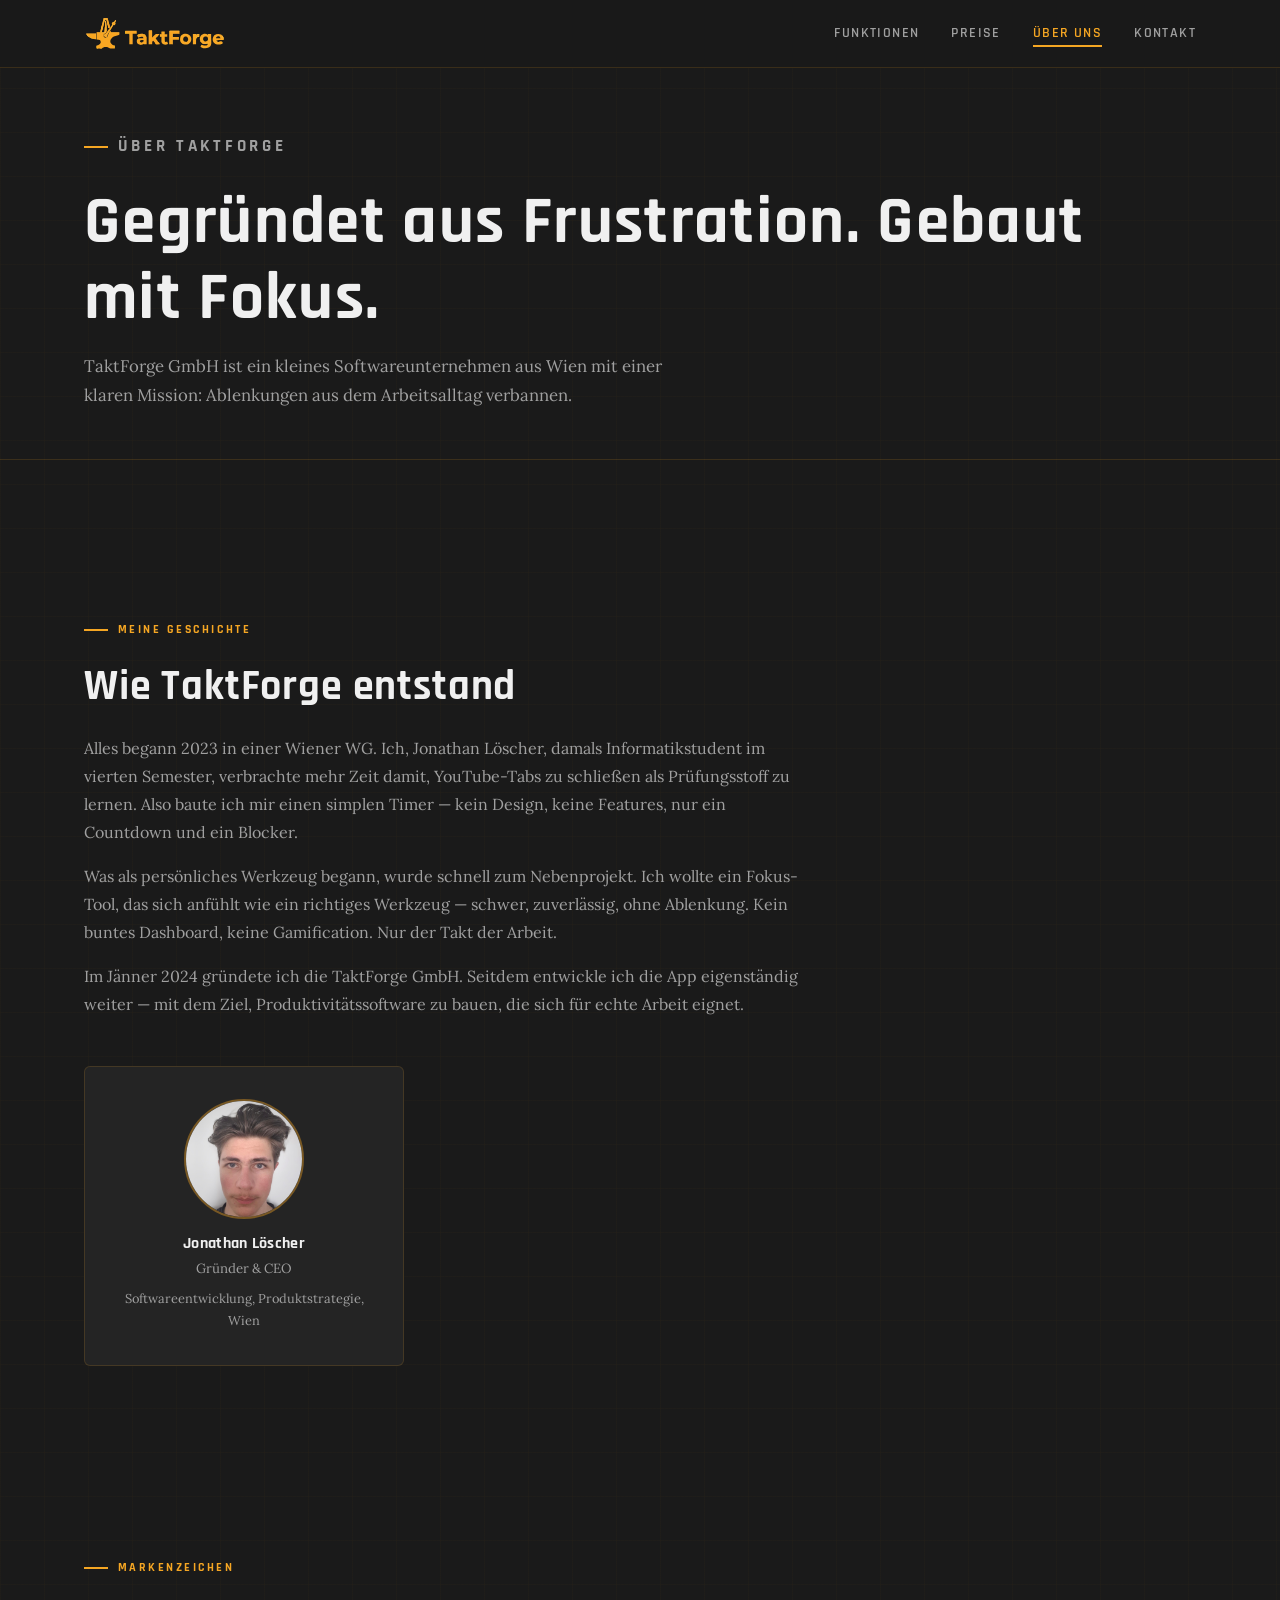
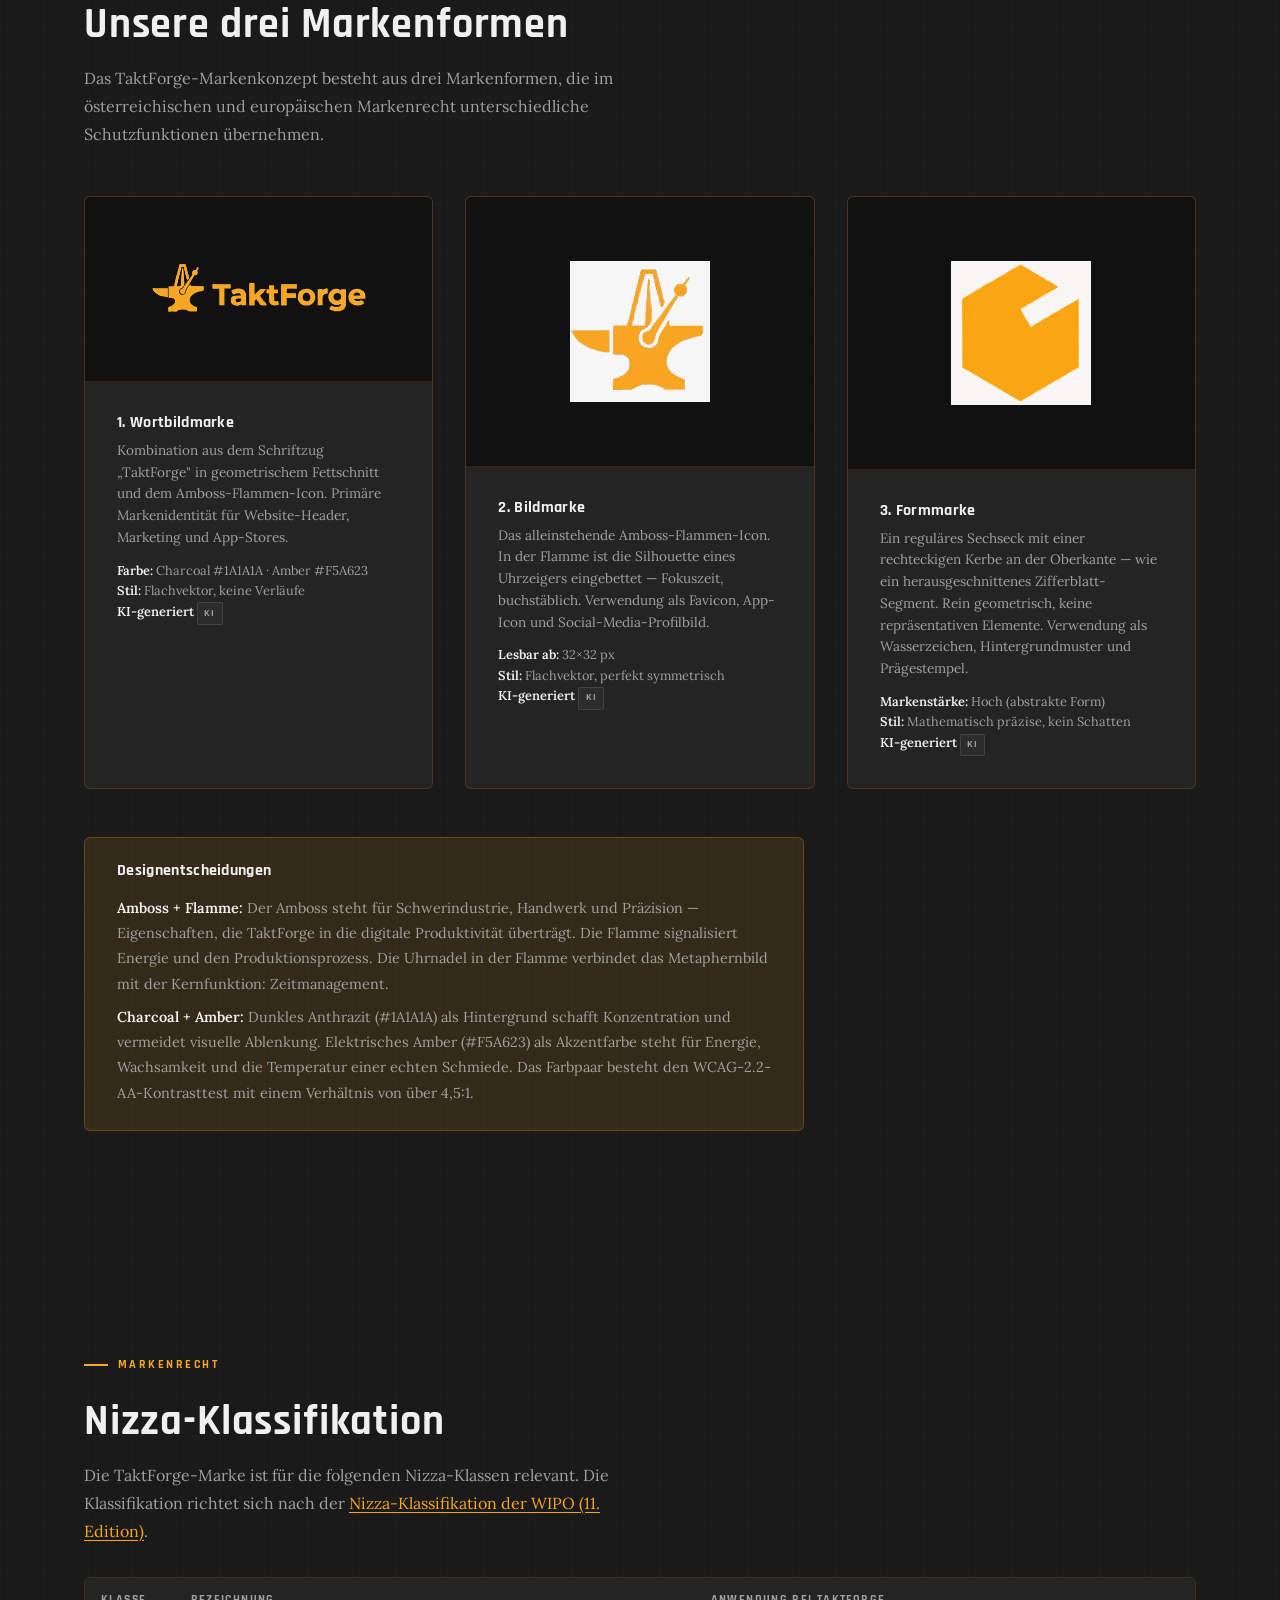
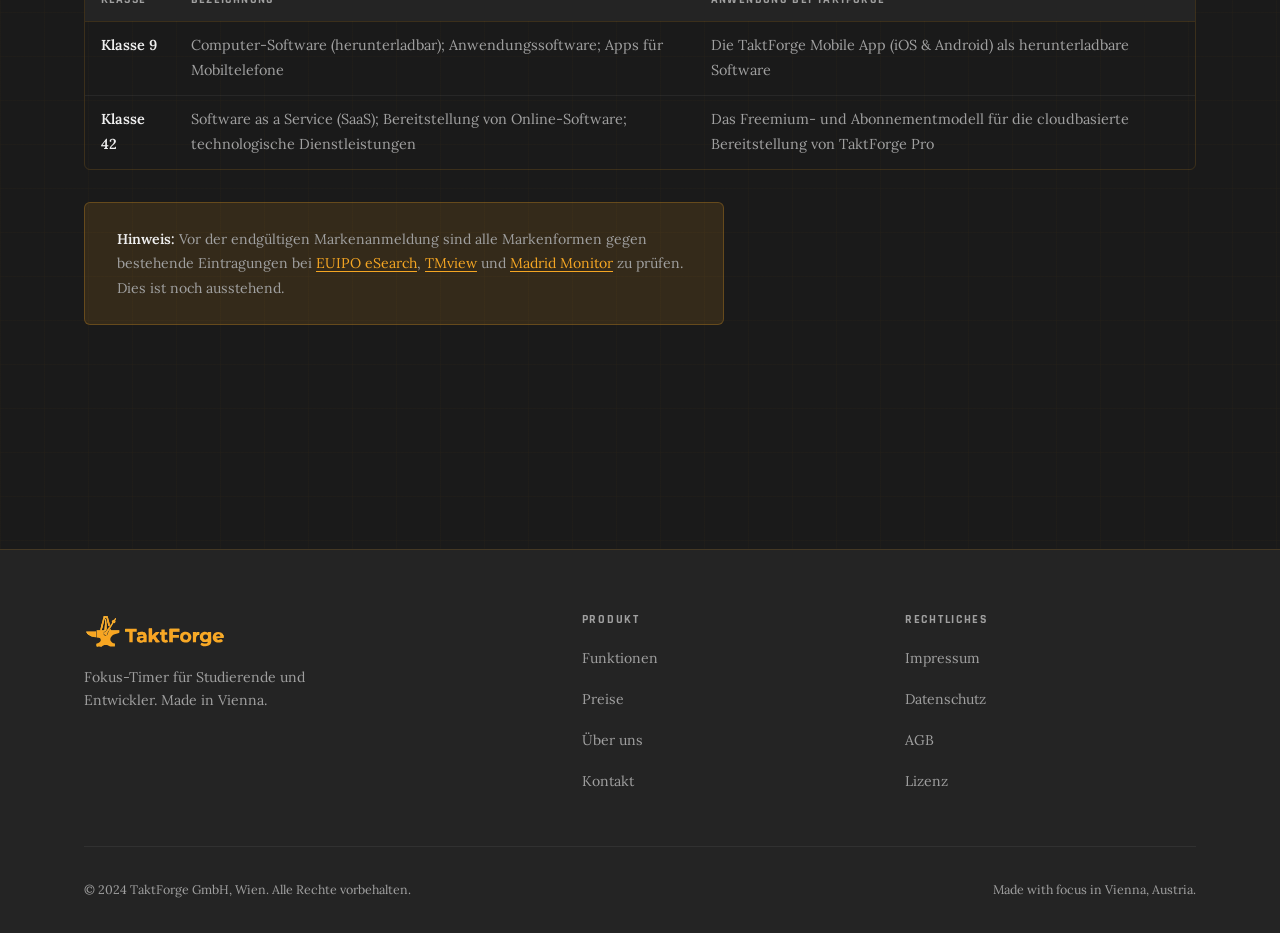
==== commit adf0dc1b: "Refactor code structure for improved readability and maintainability" ====
--- a/about.html
+++ b/about.html
@@ -3,8 +3,8 @@
 <head>
   <meta charset="UTF-8">
   <meta name="viewport" content="width=device-width, initial-scale=1.0">
-  <title>Über uns — FocusForge</title>
-  <meta name="description" content="Die Geschichte von FocusForge GmbH, unsere Markenformen und die Nizza-Klassifikationen unserer Marke.">
+  <title>Über uns — TaktForge</title>
+  <meta name="description" content="Die Geschichte von TaktForge GmbH, unsere Markenformen und die Nizza-Klassifikationen unserer Marke.">
   <link rel="icon" href="assets/bildmarke.svg" type="image/svg+xml">
   <link rel="preconnect" href="https://fonts.googleapis.com">
   <link rel="preconnect" href="https://fonts.gstatic.com" crossorigin>
@@ -18,8 +18,8 @@
 <header class="site-header" role="banner">
   <div class="container">
     <nav class="nav-inner" aria-label="Hauptnavigation">
-      <a href="index.html" class="logo" aria-label="FocusForge – Zur Startseite">
-        <img src="assets/wortbildmarke.svg" class="logo-wortbild" alt="FocusForge">
+      <a href="index.html" class="logo" aria-label="TaktForge – Zur Startseite">
+        <img src="assets/wortbildmarke.svg" class="logo-wortbild" alt="TaktForge">
       </a>
       <ul class="nav-links" role="list">
         <li><a href="index.html#features">Funktionen</a></li>
@@ -48,9 +48,9 @@
   <!-- Page hero -->
   <div class="page-hero">
     <div class="container">
-      <p class="section-label">Über FocusForge</p>
+      <p class="section-label">Über TaktForge</p>
       <h1>Gegründet aus Frustration. Gebaut mit Fokus.</h1>
-      <p>FocusForge GmbH ist ein kleines Softwareunternehmen aus Wien mit einer klaren Mission: Ablenkungen aus dem Arbeitsalltag verbannen.</p>
+      <p>TaktForge GmbH ist ein kleines Softwareunternehmen aus Wien mit einer klaren Mission: Ablenkungen aus dem Arbeitsalltag verbannen.</p>
     </div>
   </div>
 
@@ -58,38 +58,26 @@
   <section aria-labelledby="story-heading">
     <div class="container">
       <div style="max-width: 720px;">
-        <p class="section-label">Unsere Geschichte</p>
-        <h2 id="story-heading">Wie FocusForge entstand</h2>
+        <p class="section-label">Meine Geschichte</p>
+        <h2 id="story-heading">Wie TaktForge entstand</h2>
         <p class="text-muted mt-lg">
-          Alles begann 2023 in einer Wiener WG. Jonathan Löscher, damals Informatikstudent im vierten Semester, verbrachte mehr Zeit damit, YouTube-Tabs zu schließen als Prüfungsstoff zu lernen. Er baute sich einen simplen Timer — kein Design, keine Features, nur ein Countdown und ein Blocker.
+          Alles begann 2023 in einer Wiener WG. Ich, Jonathan Löscher, damals Informatikstudent im vierten Semester, verbrachte mehr Zeit damit, YouTube-Tabs zu schließen als Prüfungsstoff zu lernen. Also baute ich mir einen simplen Timer — kein Design, keine Features, nur ein Countdown und ein Blocker.
         </p>
         <p class="text-muted">
-          Als Anna Wagner, Entwicklerin bei einem Wiener Startup, denselben Timer für ihre Deep-Work-Sessions nutzte, entstand die Idee, daraus ein echtes Produkt zu machen. Markus Huber, mit Hintergrund im UX-Design, brachte die visuelle Sprache: industriell, präzise, kein Kompromiss.
+          Was als persönliches Werkzeug begann, wurde schnell zum Nebenprojekt. Ich wollte ein Fokus-Tool, das sich anfühlt wie ein richtiges Werkzeug — schwer, zuverlässig, ohne Ablenkung. Kein buntes Dashboard, keine Gamification. Nur der Takt der Arbeit.
         </p>
         <p class="text-muted">
-          Im Jänner 2024 wurde die FocusForge GmbH gegründet. Das Ziel: ein Fokus-Tool, das sich anfühlt wie ein Werkzeug — nicht wie eine App. Schwer, zuverlässig, für echte Arbeit gemacht.
-        </p>
-      </div>
-
-      <!-- Founders -->
-      <div class="founders-grid mt-2xl" aria-label="Gründungsteam">
-        <article class="founder-card">
-          <div class="founder-avatar" aria-hidden="true">JL</div>
+          Im Jänner 2024 gründete ich die TaktForge GmbH. Seitdem entwickle ich die App eigenständig weiter — mit dem Ziel, Produktivitätssoftware zu bauen, die sich für echte Arbeit eignet.
+        </p>
+      </div>
+
+      <!-- Founder -->
+      <div class="mt-2xl" aria-label="Gründer">
+        <article class="founder-card" style="max-width: 320px;">
+          <img src="assets/profile.jpeg" alt="Jonathan Löscher, Gründer von TaktForge" class="founder-photo">
           <h3>Jonathan Löscher</h3>
           <p>Gründer &amp; CEO</p>
-          <p style="margin-top: 0.5rem; font-size: 0.8rem; color: var(--color-text-muted);">Softwareentwicklung, Produktstrategie</p>
-        </article>
-        <article class="founder-card">
-          <div class="founder-avatar" aria-hidden="true">AW</div>
-          <h3>Anna Wagner</h3>
-          <p>CTO</p>
-          <p style="margin-top: 0.5rem; font-size: 0.8rem; color: var(--color-text-muted);">Mobile-Entwicklung, Backend-Architektur</p>
-        </article>
-        <article class="founder-card">
-          <div class="founder-avatar" aria-hidden="true">MH</div>
-          <h3>Markus Huber</h3>
-          <p>Head of Design</p>
-          <p style="margin-top: 0.5rem; font-size: 0.8rem; color: var(--color-text-muted);">UI/UX, Markenentwicklung</p>
+          <p style="margin-top: 0.5rem; font-size: 0.8rem; color: var(--color-text-muted);">Softwareentwicklung, Produktstrategie, Wien</p>
         </article>
       </div>
     </div>
@@ -101,7 +89,7 @@
       <p class="section-label">Markenzeichen</p>
       <h2 id="brand-heading">Unsere drei Markenformen</h2>
       <p class="text-muted mt-md" style="max-width: 600px;">
-        Das FocusForge-Markenkonzept besteht aus drei Markenformen, die im österreichischen und europäischen Markenrecht unterschiedliche Schutzfunktionen übernehmen.
+        Das TaktForge-Markenkonzept besteht aus drei Markenformen, die im österreichischen und europäischen Markenrecht unterschiedliche Schutzfunktionen übernehmen.
       </p>
 
       <div class="brand-marks-grid">
@@ -109,12 +97,12 @@
         <!-- 1. Wortbildmarke -->
         <article class="brand-mark-card" aria-labelledby="wbm-heading">
           <div class="brand-mark-display">
-            <img src="assets/wortbildmarke.svg" alt="FocusForge Wortbildmarke: Schriftzug FocusForge kombiniert mit Amboss-Flammen-Icon, in Amber auf Charcoal" style="max-width: 220px; width: 100%; height: auto;">
+            <img src="assets/wortbildmarke.svg" alt="TaktForge Wortbildmarke: Schriftzug TaktForge kombiniert mit Amboss-Flammen-Icon, in Amber auf Charcoal" style="max-width: 220px; width: 100%; height: auto;">
           </div>
           <div class="brand-mark-info">
             <h3 id="wbm-heading">1. Wortbildmarke</h3>
             <p>
-              Kombination aus dem Schriftzug „FocusForge" in geometrischem Fettschnitt und dem Amboss-Flammen-Icon. Primäre Markenidentität für Website-Header, Marketing und App-Stores.
+              Kombination aus dem Schriftzug „TaktForge" in geometrischem Fettschnitt und dem Amboss-Flammen-Icon. Primäre Markenidentität für Website-Header, Marketing und App-Stores.
             </p>
             <p style="margin-top: 0.75rem; font-size: 0.8rem; color: var(--color-text-muted);">
               <strong style="color: var(--color-text);">Farbe:</strong> Charcoal #1A1A1A · Amber #F5A623<br>
@@ -127,7 +115,7 @@
         <!-- 2. Bildmarke -->
         <article class="brand-mark-card" aria-labelledby="bm-heading">
           <div class="brand-mark-display">
-            <img src="assets/bildmarke.svg" alt="FocusForge Bildmarke: stilisierter Amboss mit Flamme, in der eine Uhrzeigernadelsilhouette erkennbar ist" style="max-width: 140px; width: 100%; height: auto;">
+            <img src="assets/bildmarke.svg" alt="TaktForge Bildmarke: stilisierter Amboss mit Flamme, in der eine Uhrzeigernadelsilhouette erkennbar ist" style="max-width: 140px; width: 100%; height: auto;">
           </div>
           <div class="brand-mark-info">
             <h3 id="bm-heading">2. Bildmarke</h3>
@@ -145,7 +133,7 @@
         <!-- 3. Formmarke -->
         <article class="brand-mark-card" aria-labelledby="fm-heading">
           <div class="brand-mark-display">
-            <img src="assets/formmarke.svg" alt="FocusForge Formmarke: reguläres Sechseck mit rechteckiger Kerbe an der Oberkante, in Amber auf Charcoal" style="max-width: 140px; width: 100%; height: auto;">
+            <img src="assets/formmarke.svg" alt="TaktForge Formmarke: reguläres Sechseck mit rechteckiger Kerbe an der Oberkante, in Amber auf Charcoal" style="max-width: 140px; width: 100%; height: auto;">
           </div>
           <div class="brand-mark-info">
             <h3 id="fm-heading">3. Formmarke</h3>
@@ -166,7 +154,7 @@
       <div class="highlight-box mt-xl" style="max-width: 720px;">
         <h3 style="font-size: 1rem; margin-bottom: var(--space-md);">Designentscheidungen</h3>
         <p style="font-size: 0.9rem; color: var(--color-text-muted); margin-bottom: var(--space-sm);">
-          <strong style="color: var(--color-text);">Amboss + Flamme:</strong> Der Amboss steht für Schwerindustrie, Handwerk und Präzision — Eigenschaften, die FocusForge in die digitale Produktivität überträgt. Die Flamme signalisiert Energie und den Produktionsprozess. Die Uhrnadel in der Flamme verbindet das Metaphernbild mit der Kernfunktion: Zeitmanagement.
+          <strong style="color: var(--color-text);">Amboss + Flamme:</strong> Der Amboss steht für Schwerindustrie, Handwerk und Präzision — Eigenschaften, die TaktForge in die digitale Produktivität überträgt. Die Flamme signalisiert Energie und den Produktionsprozess. Die Uhrnadel in der Flamme verbindet das Metaphernbild mit der Kernfunktion: Zeitmanagement.
         </p>
         <p style="font-size: 0.9rem; color: var(--color-text-muted); margin: 0;">
           <strong style="color: var(--color-text);">Charcoal + Amber:</strong> Dunkles Anthrazit (#1A1A1A) als Hintergrund schafft Konzentration und vermeidet visuelle Ablenkung. Elektrisches Amber (#F5A623) als Akzentfarbe steht für Energie, Wachsamkeit und die Temperatur einer echten Schmiede. Das Farbpaar besteht den WCAG-2.2-AA-Kontrasttest mit einem Verhältnis von über 4,5:1.
@@ -181,28 +169,28 @@
       <p class="section-label">Markenrecht</p>
       <h2 id="nizza-heading">Nizza-Klassifikation</h2>
       <p class="text-muted mt-md" style="max-width: 580px;">
-        Die FocusForge-Marke ist für die folgenden Nizza-Klassen relevant. Die Klassifikation richtet sich nach der <a href="https://www.wipo.int/classifications/nice/en/" rel="external noopener noreferrer">Nizza-Klassifikation der WIPO (11. Edition)</a>.
+        Die TaktForge-Marke ist für die folgenden Nizza-Klassen relevant. Die Klassifikation richtet sich nach der <a href="https://www.wipo.int/classifications/nice/en/" rel="external noopener noreferrer">Nizza-Klassifikation der WIPO (11. Edition)</a>.
       </p>
 
       <div class="table-wrapper mt-xl">
-        <table aria-label="Nizza-Klassifikation der FocusForge-Marke">
+        <table aria-label="Nizza-Klassifikation der TaktForge-Marke">
           <thead>
             <tr>
               <th scope="col">Klasse</th>
               <th scope="col">Bezeichnung</th>
-              <th scope="col">Anwendung bei FocusForge</th>
+              <th scope="col">Anwendung bei TaktForge</th>
             </tr>
           </thead>
           <tbody>
             <tr>
               <td><strong>Klasse 9</strong></td>
               <td>Computer-Software (herunterladbar); Anwendungssoftware; Apps für Mobiltelefone</td>
-              <td>Die FocusForge Mobile App (iOS &amp; Android) als herunterladbare Software</td>
+              <td>Die TaktForge Mobile App (iOS &amp; Android) als herunterladbare Software</td>
             </tr>
             <tr>
               <td><strong>Klasse 42</strong></td>
               <td>Software as a Service (SaaS); Bereitstellung von Online-Software; technologische Dienstleistungen</td>
-              <td>Das Freemium- und Abonnementmodell für die cloudbasierte Bereitstellung von FocusForge Pro</td>
+              <td>Das Freemium- und Abonnementmodell für die cloudbasierte Bereitstellung von TaktForge Pro</td>
             </tr>
           </tbody>
         </table>
@@ -222,8 +210,8 @@
   <div class="container">
     <div class="footer-grid">
       <div class="footer-brand">
-        <a href="index.html" class="logo" aria-label="FocusForge – Zur Startseite">
-          <img src="assets/wortbildmarke.svg" class="logo-wortbild" alt="FocusForge">
+        <a href="index.html" class="logo" aria-label="TaktForge – Zur Startseite">
+          <img src="assets/wortbildmarke.svg" class="logo-wortbild" alt="TaktForge">
         </a>
         <p>Fokus-Timer für Studierende und Entwickler. Made in Vienna.</p>
       </div>
@@ -247,7 +235,7 @@
       </div>
     </div>
     <div class="footer-bottom">
-      <span>© 2024 FocusForge GmbH, Wien. Alle Rechte vorbehalten.</span>
+      <span>© 2024 TaktForge GmbH, Wien. Alle Rechte vorbehalten.</span>
       <span lang="en">Made with focus in Vienna, Austria.</span>
     </div>
   </div>
--- a/css/styles.css
+++ b/css/styles.css
@@ -1010,6 +1010,15 @@
   color: var(--color-accent);
 }
 .founder-card h3 { font-size: 1rem; margin-bottom: 0.2rem; }
+.founder-photo {
+  width: 120px; height: 120px;
+  border-radius: 50%;
+  object-fit: cover;
+  object-position: center top;
+  border: 2px solid rgba(245,166,35,0.4);
+  display: block;
+  margin: 0 auto var(--space-md);
+}
 .founder-card p { font-size: 0.83rem; color: var(--color-text-muted); margin: 0; }
 
 .brand-marks-grid {
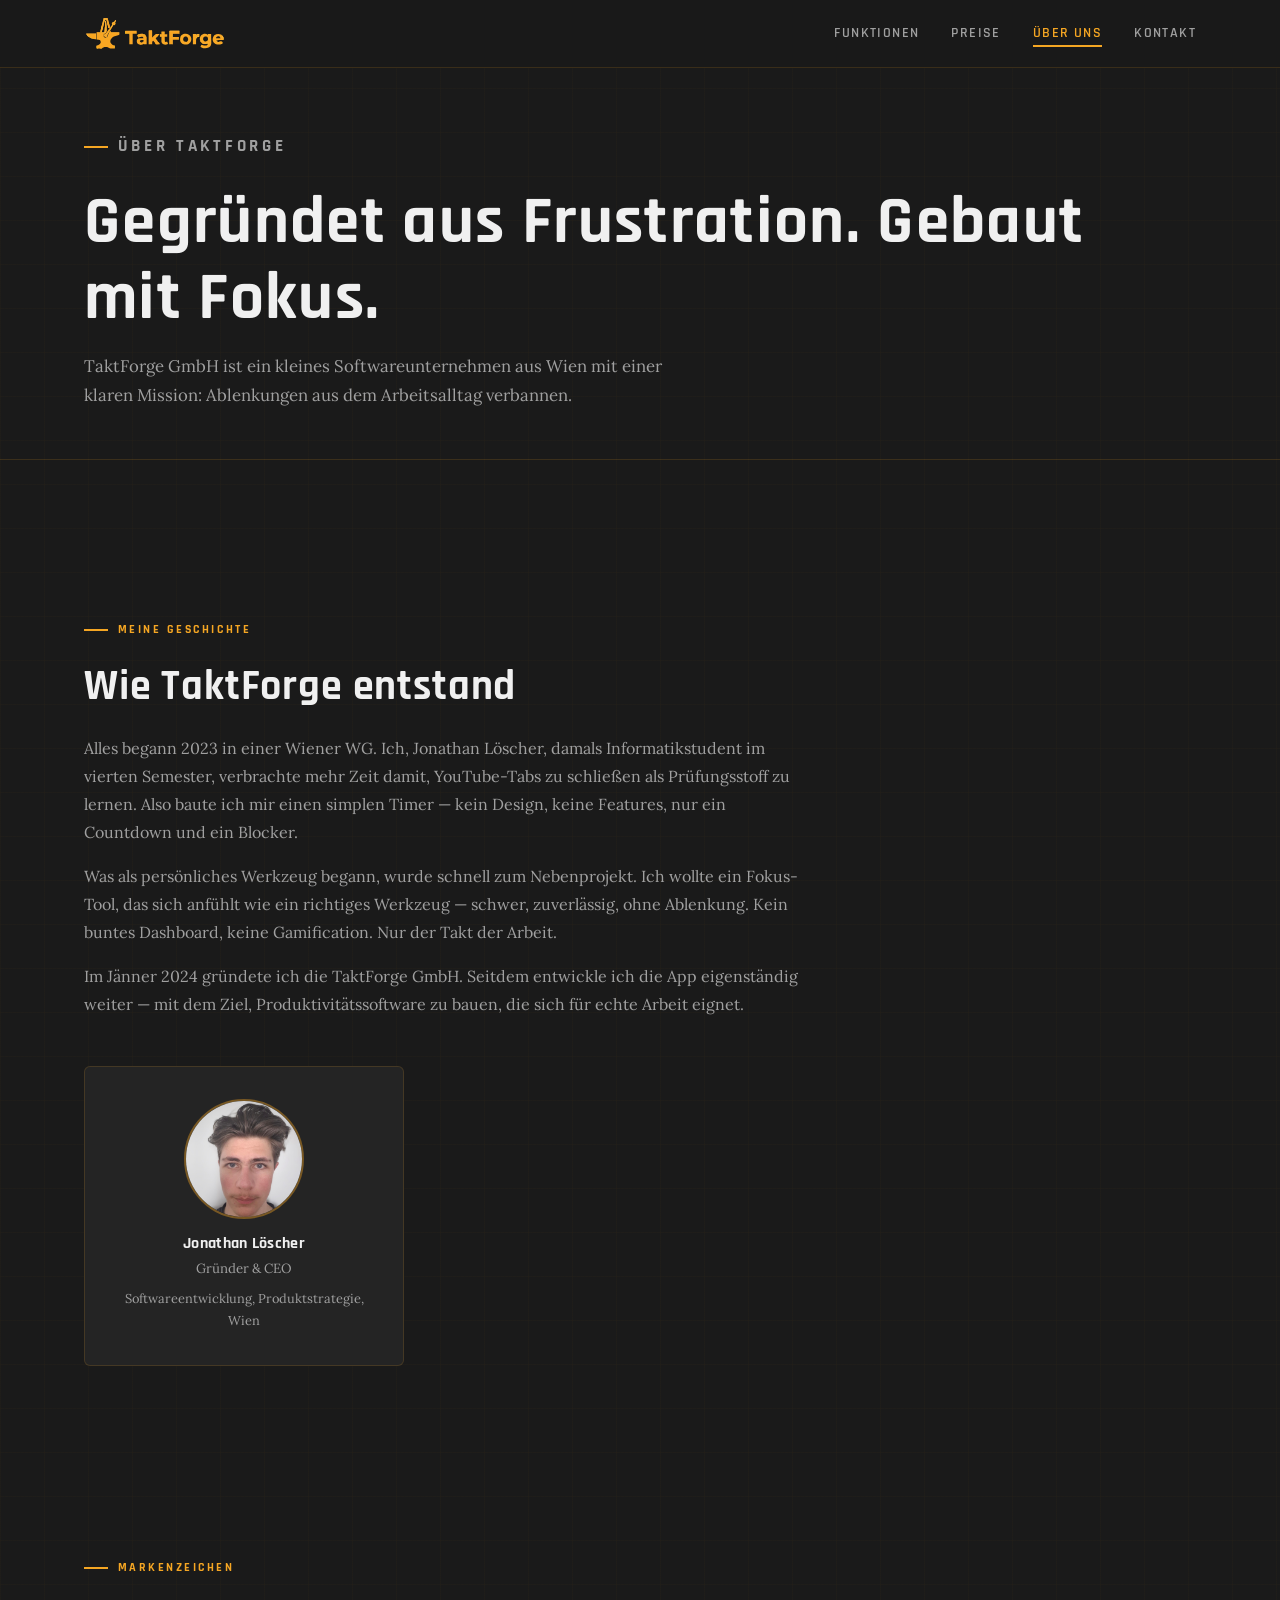
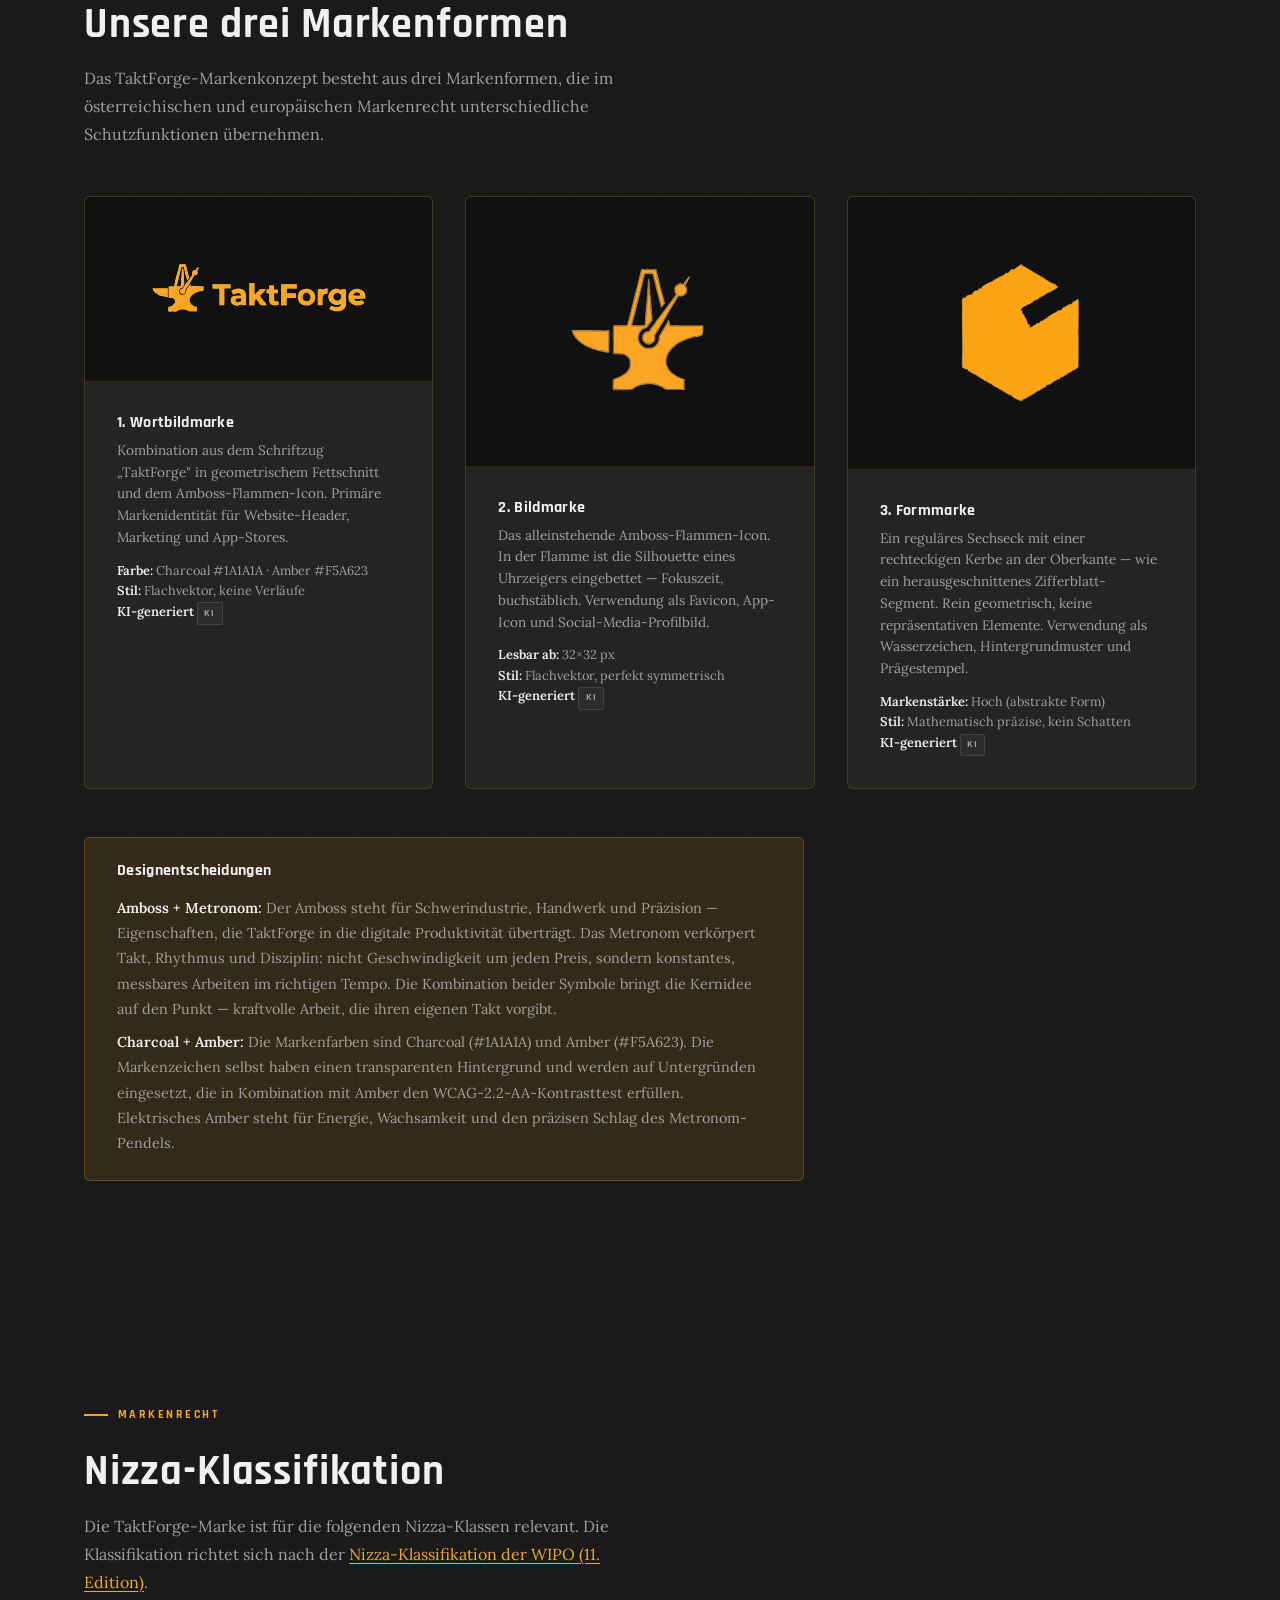
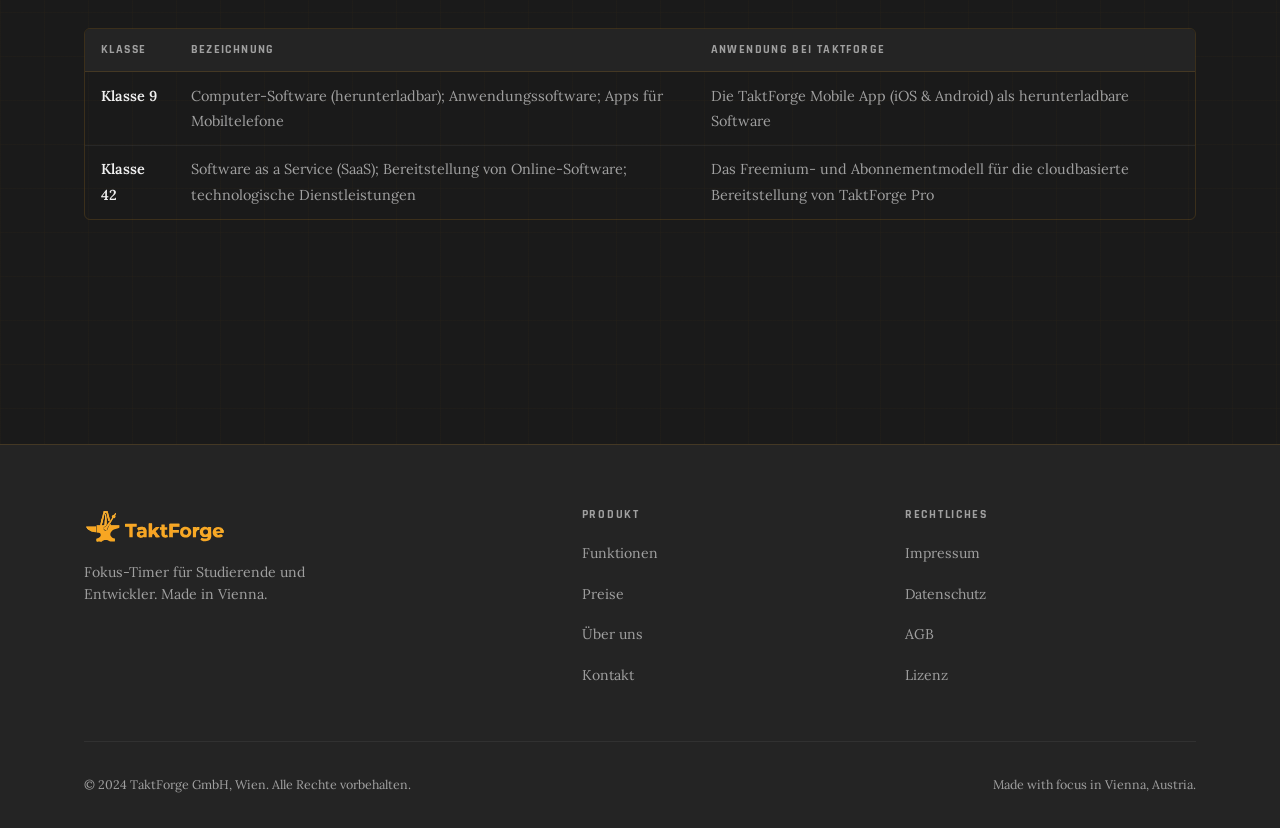
==== commit c795e77a: "Refactor about page: Improve HTML structure, enhance accessibility, and update navigation elements" ====
--- a/about.html
+++ b/about.html
@@ -1,246 +1,384 @@
-<!DOCTYPE html>
+<!doctype html>
 <html lang="de">
-<head>
-  <meta charset="UTF-8">
-  <meta name="viewport" content="width=device-width, initial-scale=1.0">
-  <title>Über uns — TaktForge</title>
-  <meta name="description" content="Die Geschichte von TaktForge GmbH, unsere Markenformen und die Nizza-Klassifikationen unserer Marke.">
-  <link rel="icon" href="assets/bildmarke.svg" type="image/svg+xml">
-  <link rel="preconnect" href="https://fonts.googleapis.com">
-  <link rel="preconnect" href="https://fonts.gstatic.com" crossorigin>
-  <link href="https://fonts.googleapis.com/css2?family=Lora:ital,wght@0,400;0,600;1,400&family=Rajdhani:wght@400;500;600;700&display=swap" rel="stylesheet">
-  <link rel="stylesheet" href="css/styles.css">
-</head>
-<body>
-
-<a href="#main-content" class="skip-link">Zum Hauptinhalt springen</a>
-
-<header class="site-header" role="banner">
-  <div class="container">
-    <nav class="nav-inner" aria-label="Hauptnavigation">
-      <a href="index.html" class="logo" aria-label="TaktForge – Zur Startseite">
-        <img src="assets/wortbildmarke.svg" class="logo-wortbild" alt="TaktForge">
-      </a>
-      <ul class="nav-links" role="list">
+  <head>
+    <meta charset="UTF-8" />
+    <meta name="viewport" content="width=device-width, initial-scale=1.0" />
+    <title>Über uns — TaktForge</title>
+    <meta
+      name="description"
+      content="Die Geschichte von TaktForge GmbH, unsere Markenformen und die Nizza-Klassifikationen unserer Marke."
+    />
+    <link rel="icon" href="assets/bildmarke.svg" type="image/svg+xml" />
+    <link rel="preconnect" href="https://fonts.googleapis.com" />
+    <link rel="preconnect" href="https://fonts.gstatic.com" crossorigin />
+    <link
+      href="https://fonts.googleapis.com/css2?family=Lora:ital,wght@0,400;0,600;1,400&family=Rajdhani:wght@400;500;600;700&display=swap"
+      rel="stylesheet"
+    />
+    <link rel="stylesheet" href="css/styles.css" />
+  </head>
+  <body>
+    <a href="#main-content" class="skip-link">Zum Hauptinhalt springen</a>
+
+    <header class="site-header" role="banner">
+      <div class="container">
+        <nav class="nav-inner" aria-label="Hauptnavigation">
+          <a
+            href="index.html"
+            class="logo"
+            aria-label="TaktForge – Zur Startseite"
+          >
+            <img
+              src="assets/wortbildmarke.svg"
+              class="logo-wortbild"
+              alt="TaktForge"
+            />
+          </a>
+          <ul class="nav-links" role="list">
+            <li><a href="index.html#features">Funktionen</a></li>
+            <li><a href="preise.html">Preise</a></li>
+            <li><a href="about.html" aria-current="page">Über uns</a></li>
+            <li><a href="kontakt.html">Kontakt</a></li>
+          </ul>
+          <button
+            class="nav-toggle"
+            aria-expanded="false"
+            aria-controls="mobile-nav"
+            aria-label="Menü öffnen"
+          >
+            <span></span><span></span><span></span>
+          </button>
+        </nav>
+      </div>
+    </header>
+
+    <nav class="nav-mobile" id="mobile-nav" aria-label="Mobile Navigation">
+      <ul role="list">
         <li><a href="index.html#features">Funktionen</a></li>
         <li><a href="preise.html">Preise</a></li>
         <li><a href="about.html" aria-current="page">Über uns</a></li>
         <li><a href="kontakt.html">Kontakt</a></li>
       </ul>
-      <button class="nav-toggle" aria-expanded="false" aria-controls="mobile-nav" aria-label="Menü öffnen">
-        <span></span><span></span><span></span>
-      </button>
     </nav>
-  </div>
-</header>
-
-<nav class="nav-mobile" id="mobile-nav" aria-label="Mobile Navigation">
-  <ul role="list">
-    <li><a href="index.html#features">Funktionen</a></li>
-    <li><a href="preise.html">Preise</a></li>
-    <li><a href="about.html" aria-current="page">Über uns</a></li>
-    <li><a href="kontakt.html">Kontakt</a></li>
-  </ul>
-</nav>
-
-<main id="main-content">
-
-  <!-- Page hero -->
-  <div class="page-hero">
-    <div class="container">
-      <p class="section-label">Über TaktForge</p>
-      <h1>Gegründet aus Frustration. Gebaut mit Fokus.</h1>
-      <p>TaktForge GmbH ist ein kleines Softwareunternehmen aus Wien mit einer klaren Mission: Ablenkungen aus dem Arbeitsalltag verbannen.</p>
-    </div>
-  </div>
-
-  <!-- Founding story -->
-  <section aria-labelledby="story-heading">
-    <div class="container">
-      <div style="max-width: 720px;">
-        <p class="section-label">Meine Geschichte</p>
-        <h2 id="story-heading">Wie TaktForge entstand</h2>
-        <p class="text-muted mt-lg">
-          Alles begann 2023 in einer Wiener WG. Ich, Jonathan Löscher, damals Informatikstudent im vierten Semester, verbrachte mehr Zeit damit, YouTube-Tabs zu schließen als Prüfungsstoff zu lernen. Also baute ich mir einen simplen Timer — kein Design, keine Features, nur ein Countdown und ein Blocker.
-        </p>
-        <p class="text-muted">
-          Was als persönliches Werkzeug begann, wurde schnell zum Nebenprojekt. Ich wollte ein Fokus-Tool, das sich anfühlt wie ein richtiges Werkzeug — schwer, zuverlässig, ohne Ablenkung. Kein buntes Dashboard, keine Gamification. Nur der Takt der Arbeit.
-        </p>
-        <p class="text-muted">
-          Im Jänner 2024 gründete ich die TaktForge GmbH. Seitdem entwickle ich die App eigenständig weiter — mit dem Ziel, Produktivitätssoftware zu bauen, die sich für echte Arbeit eignet.
-        </p>
+
+    <main id="main-content">
+      <!-- Page hero -->
+      <div class="page-hero">
+        <div class="container">
+          <p class="section-label">Über TaktForge</p>
+          <h1>Gegründet aus Frustration. Gebaut mit Fokus.</h1>
+          <p>
+            TaktForge GmbH ist ein kleines Softwareunternehmen aus Wien mit
+            einer klaren Mission: Ablenkungen aus dem Arbeitsalltag verbannen.
+          </p>
+        </div>
       </div>
 
-      <!-- Founder -->
-      <div class="mt-2xl" aria-label="Gründer">
-        <article class="founder-card" style="max-width: 320px;">
-          <img src="assets/profile.jpeg" alt="Jonathan Löscher, Gründer von TaktForge" class="founder-photo">
-          <h3>Jonathan Löscher</h3>
-          <p>Gründer &amp; CEO</p>
-          <p style="margin-top: 0.5rem; font-size: 0.8rem; color: var(--color-text-muted);">Softwareentwicklung, Produktstrategie, Wien</p>
-        </article>
+      <!-- Founding story -->
+      <section aria-labelledby="story-heading">
+        <div class="container">
+          <div style="max-width: 720px">
+            <p class="section-label">Meine Geschichte</p>
+            <h2 id="story-heading">Wie TaktForge entstand</h2>
+            <p class="text-muted mt-lg">
+              Alles begann 2023 in einer Wiener WG. Ich, Jonathan Löscher,
+              damals Informatikstudent im vierten Semester, verbrachte mehr Zeit
+              damit, YouTube-Tabs zu schließen als Prüfungsstoff zu lernen. Also
+              baute ich mir einen simplen Timer — kein Design, keine Features,
+              nur ein Countdown und ein Blocker.
+            </p>
+            <p class="text-muted">
+              Was als persönliches Werkzeug begann, wurde schnell zum
+              Nebenprojekt. Ich wollte ein Fokus-Tool, das sich anfühlt wie ein
+              richtiges Werkzeug — schwer, zuverlässig, ohne Ablenkung. Kein
+              buntes Dashboard, keine Gamification. Nur der Takt der Arbeit.
+            </p>
+            <p class="text-muted">
+              Im Jänner 2024 gründete ich die TaktForge GmbH. Seitdem entwickle
+              ich die App eigenständig weiter — mit dem Ziel,
+              Produktivitätssoftware zu bauen, die sich für echte Arbeit eignet.
+            </p>
+          </div>
+
+          <!-- Founder -->
+          <div class="mt-2xl" aria-label="Gründer">
+            <article class="founder-card" style="max-width: 320px">
+              <img
+                src="assets/profile.jpeg"
+                alt="Jonathan Löscher, Gründer von TaktForge"
+                class="founder-photo"
+              />
+              <h3>Jonathan Löscher</h3>
+              <p>Gründer &amp; CEO</p>
+              <p
+                style="
+                  margin-top: 0.5rem;
+                  font-size: 0.8rem;
+                  color: var(--color-text-muted);
+                "
+              >
+                Softwareentwicklung, Produktstrategie, Wien
+              </p>
+            </article>
+          </div>
+        </div>
+      </section>
+
+      <!-- Brand marks -->
+      <section aria-labelledby="brand-heading">
+        <div class="container">
+          <p class="section-label">Markenzeichen</p>
+          <h2 id="brand-heading">Unsere drei Markenformen</h2>
+          <p class="text-muted mt-md" style="max-width: 600px">
+            Das TaktForge-Markenkonzept besteht aus drei Markenformen, die im
+            österreichischen und europäischen Markenrecht unterschiedliche
+            Schutzfunktionen übernehmen.
+          </p>
+
+          <div class="brand-marks-grid">
+            <!-- 1. Wortbildmarke -->
+            <article class="brand-mark-card" aria-labelledby="wbm-heading">
+              <div class="brand-mark-display">
+                <img
+                  src="assets/wortbildmarke.svg"
+                  alt="TaktForge Wortbildmarke: Schriftzug TaktForge kombiniert mit Amboss-Flammen-Icon, in Amber auf Charcoal"
+                  style="max-width: 220px; width: 100%; height: auto"
+                />
+              </div>
+              <div class="brand-mark-info">
+                <h3 id="wbm-heading">1. Wortbildmarke</h3>
+                <p>
+                  Kombination aus dem Schriftzug „TaktForge" in geometrischem
+                  Fettschnitt und dem Amboss-Flammen-Icon. Primäre
+                  Markenidentität für Website-Header, Marketing und App-Stores.
+                </p>
+                <p
+                  style="
+                    margin-top: 0.75rem;
+                    font-size: 0.8rem;
+                    color: var(--color-text-muted);
+                  "
+                >
+                  <strong style="color: var(--color-text)">Farbe:</strong>
+                  Charcoal #1A1A1A · Amber #F5A623<br />
+                  <strong style="color: var(--color-text)">Stil:</strong>
+                  Flachvektor, keine Verläufe<br />
+                  <strong style="color: var(--color-text)">KI-generiert</strong>
+                  <span class="ai-label">KI</span>
+                </p>
+              </div>
+            </article>
+
+            <!-- 2. Bildmarke -->
+            <article class="brand-mark-card" aria-labelledby="bm-heading">
+              <div class="brand-mark-display">
+                <img
+                  src="assets/bildmarke.svg"
+                  alt="TaktForge Bildmarke: stilisierter Amboss mit Flamme, in der eine Uhrzeigernadelsilhouette erkennbar ist"
+                  style="max-width: 140px; width: 100%; height: auto"
+                />
+              </div>
+              <div class="brand-mark-info">
+                <h3 id="bm-heading">2. Bildmarke</h3>
+                <p>
+                  Das alleinstehende Amboss-Flammen-Icon. In der Flamme ist die
+                  Silhouette eines Uhrzeigers eingebettet — Fokuszeit,
+                  buchstäblich. Verwendung als Favicon, App-Icon und
+                  Social-Media-Profilbild.
+                </p>
+                <p
+                  style="
+                    margin-top: 0.75rem;
+                    font-size: 0.8rem;
+                    color: var(--color-text-muted);
+                  "
+                >
+                  <strong style="color: var(--color-text)">Lesbar ab:</strong>
+                  32×32 px<br />
+                  <strong style="color: var(--color-text)">Stil:</strong>
+                  Flachvektor, perfekt symmetrisch<br />
+                  <strong style="color: var(--color-text)">KI-generiert</strong>
+                  <span class="ai-label">KI</span>
+                </p>
+              </div>
+            </article>
+
+            <!-- 3. Formmarke -->
+            <article class="brand-mark-card" aria-labelledby="fm-heading">
+              <div class="brand-mark-display">
+                <img
+                  src="assets/formmarke.svg"
+                  alt="TaktForge Formmarke: reguläres Sechseck mit rechteckiger Kerbe an der Oberkante, in Amber auf Charcoal"
+                  style="max-width: 140px; width: 100%; height: auto"
+                />
+              </div>
+              <div class="brand-mark-info">
+                <h3 id="fm-heading">3. Formmarke</h3>
+                <p>
+                  Ein reguläres Sechseck mit einer rechteckigen Kerbe an der
+                  Oberkante — wie ein herausgeschnittenes Zifferblatt-Segment.
+                  Rein geometrisch, keine repräsentativen Elemente. Verwendung
+                  als Wasserzeichen, Hintergrundmuster und Prägestempel.
+                </p>
+                <p
+                  style="
+                    margin-top: 0.75rem;
+                    font-size: 0.8rem;
+                    color: var(--color-text-muted);
+                  "
+                >
+                  <strong style="color: var(--color-text)"
+                    >Markenstärke:</strong
+                  >
+                  Hoch (abstrakte Form)<br />
+                  <strong style="color: var(--color-text)">Stil:</strong>
+                  Mathematisch präzise, kein Schatten<br />
+                  <strong style="color: var(--color-text)">KI-generiert</strong>
+                  <span class="ai-label">KI</span>
+                </p>
+              </div>
+            </article>
+          </div>
+
+          <!-- Design rationale -->
+          <div class="highlight-box mt-xl" style="max-width: 720px">
+            <h3 style="font-size: 1rem; margin-bottom: var(--space-md)">
+              Designentscheidungen
+            </h3>
+            <p
+              style="
+                font-size: 0.9rem;
+                color: var(--color-text-muted);
+                margin-bottom: var(--space-sm);
+              "
+            >
+              <strong style="color: var(--color-text)">Amboss + Metronom:</strong>
+              Der Amboss steht für Schwerindustrie, Handwerk und Präzision —
+              Eigenschaften, die TaktForge in die digitale Produktivität
+              überträgt. Das Metronom verkörpert Takt, Rhythmus und Disziplin:
+              nicht Geschwindigkeit um jeden Preis, sondern konstantes, messbares
+              Arbeiten im richtigen Tempo. Die Kombination beider Symbole bringt
+              die Kernidee auf den Punkt — kraftvolle Arbeit, die ihren eigenen
+              Takt vorgibt.
+            </p>
+            <p
+              style="
+                font-size: 0.9rem;
+                color: var(--color-text-muted);
+                margin: 0;
+              "
+            >
+              <strong style="color: var(--color-text)"
+                >Charcoal + Amber:</strong
+              >
+              Die Markenfarben sind Charcoal (#1A1A1A) und Amber (#F5A623). Die
+              Markenzeichen selbst haben einen transparenten Hintergrund und
+              werden auf Untergründen eingesetzt, die in Kombination mit Amber
+              den WCAG-2.2-AA-Kontrasttest erfüllen. Elektrisches Amber steht
+              für Energie, Wachsamkeit und den präzisen Schlag des
+              Metronom-Pendels.
+            </p>
+          </div>
+        </div>
+      </section>
+
+      <!-- Nizza Classifications -->
+      <section aria-labelledby="nizza-heading">
+        <div class="container">
+          <p class="section-label">Markenrecht</p>
+          <h2 id="nizza-heading">Nizza-Klassifikation</h2>
+          <p class="text-muted mt-md" style="max-width: 580px">
+            Die TaktForge-Marke ist für die folgenden Nizza-Klassen relevant.
+            Die Klassifikation richtet sich nach der
+            <a
+              href="https://www.wipo.int/classifications/nice/en/"
+              rel="external noopener noreferrer"
+              >Nizza-Klassifikation der WIPO (11. Edition)</a
+            >.
+          </p>
+
+          <div class="table-wrapper mt-xl">
+            <table aria-label="Nizza-Klassifikation der TaktForge-Marke">
+              <thead>
+                <tr>
+                  <th scope="col">Klasse</th>
+                  <th scope="col">Bezeichnung</th>
+                  <th scope="col">Anwendung bei TaktForge</th>
+                </tr>
+              </thead>
+              <tbody>
+                <tr>
+                  <td><strong>Klasse 9</strong></td>
+                  <td>
+                    Computer-Software (herunterladbar); Anwendungssoftware; Apps
+                    für Mobiltelefone
+                  </td>
+                  <td>
+                    Die TaktForge Mobile App (iOS &amp; Android) als
+                    herunterladbare Software
+                  </td>
+                </tr>
+                <tr>
+                  <td><strong>Klasse 42</strong></td>
+                  <td>
+                    Software as a Service (SaaS); Bereitstellung von
+                    Online-Software; technologische Dienstleistungen
+                  </td>
+                  <td>
+                    Das Freemium- und Abonnementmodell für die cloudbasierte
+                    Bereitstellung von TaktForge Pro
+                  </td>
+                </tr>
+              </tbody>
+            </table>
+          </div>
+        </div>
+      </section>
+    </main>
+
+    <footer class="site-footer" role="contentinfo">
+      <div class="container">
+        <div class="footer-grid">
+          <div class="footer-brand">
+            <a
+              href="index.html"
+              class="logo"
+              aria-label="TaktForge – Zur Startseite"
+            >
+              <img
+                src="assets/wortbildmarke.svg"
+                class="logo-wortbild"
+                alt="TaktForge"
+              />
+            </a>
+            <p>Fokus-Timer für Studierende und Entwickler. Made in Vienna.</p>
+          </div>
+          <div class="footer-col">
+            <h3>Produkt</h3>
+            <ul>
+              <li><a href="index.html#features">Funktionen</a></li>
+              <li><a href="preise.html">Preise</a></li>
+              <li><a href="about.html">Über uns</a></li>
+              <li><a href="kontakt.html">Kontakt</a></li>
+            </ul>
+          </div>
+          <div class="footer-col">
+            <h3>Rechtliches</h3>
+            <ul>
+              <li><a href="impressum.html">Impressum</a></li>
+              <li><a href="datenschutz.html">Datenschutz</a></li>
+              <li><a href="agb.html">AGB</a></li>
+              <li><a href="lizenz.html">Lizenz</a></li>
+            </ul>
+          </div>
+        </div>
+        <div class="footer-bottom">
+          <span>© 2024 TaktForge GmbH, Wien. Alle Rechte vorbehalten.</span>
+          <span lang="en">Made with focus in Vienna, Austria.</span>
+        </div>
       </div>
-    </div>
-  </section>
-
-  <!-- Brand marks -->
-  <section aria-labelledby="brand-heading">
-    <div class="container">
-      <p class="section-label">Markenzeichen</p>
-      <h2 id="brand-heading">Unsere drei Markenformen</h2>
-      <p class="text-muted mt-md" style="max-width: 600px;">
-        Das TaktForge-Markenkonzept besteht aus drei Markenformen, die im österreichischen und europäischen Markenrecht unterschiedliche Schutzfunktionen übernehmen.
-      </p>
-
-      <div class="brand-marks-grid">
-
-        <!-- 1. Wortbildmarke -->
-        <article class="brand-mark-card" aria-labelledby="wbm-heading">
-          <div class="brand-mark-display">
-            <img src="assets/wortbildmarke.svg" alt="TaktForge Wortbildmarke: Schriftzug TaktForge kombiniert mit Amboss-Flammen-Icon, in Amber auf Charcoal" style="max-width: 220px; width: 100%; height: auto;">
-          </div>
-          <div class="brand-mark-info">
-            <h3 id="wbm-heading">1. Wortbildmarke</h3>
-            <p>
-              Kombination aus dem Schriftzug „TaktForge" in geometrischem Fettschnitt und dem Amboss-Flammen-Icon. Primäre Markenidentität für Website-Header, Marketing und App-Stores.
-            </p>
-            <p style="margin-top: 0.75rem; font-size: 0.8rem; color: var(--color-text-muted);">
-              <strong style="color: var(--color-text);">Farbe:</strong> Charcoal #1A1A1A · Amber #F5A623<br>
-              <strong style="color: var(--color-text);">Stil:</strong> Flachvektor, keine Verläufe<br>
-              <strong style="color: var(--color-text);">KI-generiert</strong> <span class="ai-label">KI</span>
-            </p>
-          </div>
-        </article>
-
-        <!-- 2. Bildmarke -->
-        <article class="brand-mark-card" aria-labelledby="bm-heading">
-          <div class="brand-mark-display">
-            <img src="assets/bildmarke.svg" alt="TaktForge Bildmarke: stilisierter Amboss mit Flamme, in der eine Uhrzeigernadelsilhouette erkennbar ist" style="max-width: 140px; width: 100%; height: auto;">
-          </div>
-          <div class="brand-mark-info">
-            <h3 id="bm-heading">2. Bildmarke</h3>
-            <p>
-              Das alleinstehende Amboss-Flammen-Icon. In der Flamme ist die Silhouette eines Uhrzeigers eingebettet — Fokuszeit, buchstäblich. Verwendung als Favicon, App-Icon und Social-Media-Profilbild.
-            </p>
-            <p style="margin-top: 0.75rem; font-size: 0.8rem; color: var(--color-text-muted);">
-              <strong style="color: var(--color-text);">Lesbar ab:</strong> 32×32 px<br>
-              <strong style="color: var(--color-text);">Stil:</strong> Flachvektor, perfekt symmetrisch<br>
-              <strong style="color: var(--color-text);">KI-generiert</strong> <span class="ai-label">KI</span>
-            </p>
-          </div>
-        </article>
-
-        <!-- 3. Formmarke -->
-        <article class="brand-mark-card" aria-labelledby="fm-heading">
-          <div class="brand-mark-display">
-            <img src="assets/formmarke.svg" alt="TaktForge Formmarke: reguläres Sechseck mit rechteckiger Kerbe an der Oberkante, in Amber auf Charcoal" style="max-width: 140px; width: 100%; height: auto;">
-          </div>
-          <div class="brand-mark-info">
-            <h3 id="fm-heading">3. Formmarke</h3>
-            <p>
-              Ein reguläres Sechseck mit einer rechteckigen Kerbe an der Oberkante — wie ein herausgeschnittenes Zifferblatt-Segment. Rein geometrisch, keine repräsentativen Elemente. Verwendung als Wasserzeichen, Hintergrundmuster und Prägestempel.
-            </p>
-            <p style="margin-top: 0.75rem; font-size: 0.8rem; color: var(--color-text-muted);">
-              <strong style="color: var(--color-text);">Markenstärke:</strong> Hoch (abstrakte Form)<br>
-              <strong style="color: var(--color-text);">Stil:</strong> Mathematisch präzise, kein Schatten<br>
-              <strong style="color: var(--color-text);">KI-generiert</strong> <span class="ai-label">KI</span>
-            </p>
-          </div>
-        </article>
-
-      </div>
-
-      <!-- Design rationale -->
-      <div class="highlight-box mt-xl" style="max-width: 720px;">
-        <h3 style="font-size: 1rem; margin-bottom: var(--space-md);">Designentscheidungen</h3>
-        <p style="font-size: 0.9rem; color: var(--color-text-muted); margin-bottom: var(--space-sm);">
-          <strong style="color: var(--color-text);">Amboss + Flamme:</strong> Der Amboss steht für Schwerindustrie, Handwerk und Präzision — Eigenschaften, die TaktForge in die digitale Produktivität überträgt. Die Flamme signalisiert Energie und den Produktionsprozess. Die Uhrnadel in der Flamme verbindet das Metaphernbild mit der Kernfunktion: Zeitmanagement.
-        </p>
-        <p style="font-size: 0.9rem; color: var(--color-text-muted); margin: 0;">
-          <strong style="color: var(--color-text);">Charcoal + Amber:</strong> Dunkles Anthrazit (#1A1A1A) als Hintergrund schafft Konzentration und vermeidet visuelle Ablenkung. Elektrisches Amber (#F5A623) als Akzentfarbe steht für Energie, Wachsamkeit und die Temperatur einer echten Schmiede. Das Farbpaar besteht den WCAG-2.2-AA-Kontrasttest mit einem Verhältnis von über 4,5:1.
-        </p>
-      </div>
-    </div>
-  </section>
-
-  <!-- Nizza Classifications -->
-  <section aria-labelledby="nizza-heading">
-    <div class="container">
-      <p class="section-label">Markenrecht</p>
-      <h2 id="nizza-heading">Nizza-Klassifikation</h2>
-      <p class="text-muted mt-md" style="max-width: 580px;">
-        Die TaktForge-Marke ist für die folgenden Nizza-Klassen relevant. Die Klassifikation richtet sich nach der <a href="https://www.wipo.int/classifications/nice/en/" rel="external noopener noreferrer">Nizza-Klassifikation der WIPO (11. Edition)</a>.
-      </p>
-
-      <div class="table-wrapper mt-xl">
-        <table aria-label="Nizza-Klassifikation der TaktForge-Marke">
-          <thead>
-            <tr>
-              <th scope="col">Klasse</th>
-              <th scope="col">Bezeichnung</th>
-              <th scope="col">Anwendung bei TaktForge</th>
-            </tr>
-          </thead>
-          <tbody>
-            <tr>
-              <td><strong>Klasse 9</strong></td>
-              <td>Computer-Software (herunterladbar); Anwendungssoftware; Apps für Mobiltelefone</td>
-              <td>Die TaktForge Mobile App (iOS &amp; Android) als herunterladbare Software</td>
-            </tr>
-            <tr>
-              <td><strong>Klasse 42</strong></td>
-              <td>Software as a Service (SaaS); Bereitstellung von Online-Software; technologische Dienstleistungen</td>
-              <td>Das Freemium- und Abonnementmodell für die cloudbasierte Bereitstellung von TaktForge Pro</td>
-            </tr>
-          </tbody>
-        </table>
-      </div>
-
-      <div class="highlight-box" style="max-width: 640px;">
-        <p style="font-size: 0.88rem; color: var(--color-text-muted); margin: 0;">
-          <strong style="color: var(--color-text);">Hinweis:</strong> Vor der endgültigen Markenanmeldung sind alle Markenformen gegen bestehende Eintragungen bei <a href="https://euipo.europa.eu/eSearch/" rel="external noopener noreferrer">EUIPO eSearch</a>, <a href="https://www.tmview.org/" rel="external noopener noreferrer">TMview</a> und <a href="https://www.wipo.int/madrid/monitor/" rel="external noopener noreferrer">Madrid Monitor</a> zu prüfen. Dies ist noch ausstehend.
-        </p>
-      </div>
-    </div>
-  </section>
-
-</main>
-
-<footer class="site-footer" role="contentinfo">
-  <div class="container">
-    <div class="footer-grid">
-      <div class="footer-brand">
-        <a href="index.html" class="logo" aria-label="TaktForge – Zur Startseite">
-          <img src="assets/wortbildmarke.svg" class="logo-wortbild" alt="TaktForge">
-        </a>
-        <p>Fokus-Timer für Studierende und Entwickler. Made in Vienna.</p>
-      </div>
-      <div class="footer-col">
-        <h3>Produkt</h3>
-        <ul>
-          <li><a href="index.html#features">Funktionen</a></li>
-          <li><a href="preise.html">Preise</a></li>
-          <li><a href="about.html">Über uns</a></li>
-          <li><a href="kontakt.html">Kontakt</a></li>
-        </ul>
-      </div>
-      <div class="footer-col">
-        <h3>Rechtliches</h3>
-        <ul>
-          <li><a href="impressum.html">Impressum</a></li>
-          <li><a href="datenschutz.html">Datenschutz</a></li>
-          <li><a href="agb.html">AGB</a></li>
-          <li><a href="lizenz.html">Lizenz</a></li>
-        </ul>
-      </div>
-    </div>
-    <div class="footer-bottom">
-      <span>© 2024 TaktForge GmbH, Wien. Alle Rechte vorbehalten.</span>
-      <span lang="en">Made with focus in Vienna, Austria.</span>
-    </div>
-  </div>
-</footer>
-
-<script src="js/main.js"></script>
-</body>
+    </footer>
+
+    <script src="js/main.js"></script>
+  </body>
 </html>
--- a/css/styles.css
+++ b/css/styles.css
@@ -943,8 +943,84 @@
 }
 .pricing-features-list li:last-child { border-bottom: none; }
 .pricing-features-list li.included { color: var(--color-text); }
+.pricing-features-list li:not(.included) { color: var(--color-text); }
 .pf-check { color: var(--color-accent); flex-shrink: 0; font-size: 0.9rem; margin-top: 2px; }
-.pf-dash  { color: rgba(255,255,255,0.18); flex-shrink: 0; margin-top: 2px; }
+.pf-dash  { color: var(--color-text); flex-shrink: 0; margin-top: 2px; }
+
+/* ── Quotes carousel ─────────────────────────────── */
+.quotes-section {
+  padding: var(--space-3xl) 0;
+  background: var(--color-surface);
+  border-top: 1px solid var(--color-border);
+  border-bottom: 1px solid var(--color-border);
+}
+.quotes-carousel { max-width: 720px; margin: 0 auto; }
+.quotes-track { overflow: hidden; }
+.quote-slide {
+  display: none;
+  margin: 0;
+  text-align: center;
+  animation: quoteFade 0.4s ease;
+}
+.quote-slide.active { display: block; }
+@keyframes quoteFade {
+  from { opacity: 0; transform: translateY(10px); }
+  to   { opacity: 1; transform: translateY(0); }
+}
+.quote-slide blockquote {
+  margin: 0 0 var(--space-lg);
+  padding: 0;
+  border: none;
+}
+.quote-slide blockquote p {
+  font-family: var(--font-body);
+  font-style: italic;
+  font-size: clamp(1.1rem, 2vw, 1.4rem);
+  line-height: 1.7;
+  color: var(--color-text);
+}
+.quote-slide figcaption {
+  font-family: var(--font-heading);
+  font-weight: 600;
+  font-size: 0.9rem;
+  letter-spacing: 0.06em;
+  text-transform: uppercase;
+  color: var(--color-accent);
+}
+.quote-years {
+  color: var(--color-text-muted);
+  font-weight: 400;
+}
+.quotes-controls {
+  display: flex;
+  align-items: center;
+  justify-content: center;
+  gap: var(--space-lg);
+  margin-top: var(--space-xl);
+}
+.quote-btn {
+  background: none;
+  border: 1px solid var(--color-border);
+  color: var(--color-text);
+  width: 36px; height: 36px;
+  border-radius: 50%;
+  cursor: pointer;
+  font-size: 1rem;
+  display: flex; align-items: center; justify-content: center;
+  transition: border-color 0.2s, color 0.2s;
+}
+.quote-btn:hover { border-color: var(--color-accent); color: var(--color-accent); }
+.quote-dots { display: flex; gap: 8px; }
+.quote-dot {
+  width: 8px; height: 8px;
+  border-radius: 50%;
+  border: none;
+  background: var(--color-border);
+  cursor: pointer;
+  padding: 0;
+  transition: background 0.2s, transform 0.2s;
+}
+.quote-dot.active { background: var(--color-accent); transform: scale(1.3); }
 
 /* Checkout section on pricing page */
 .checkout-section {
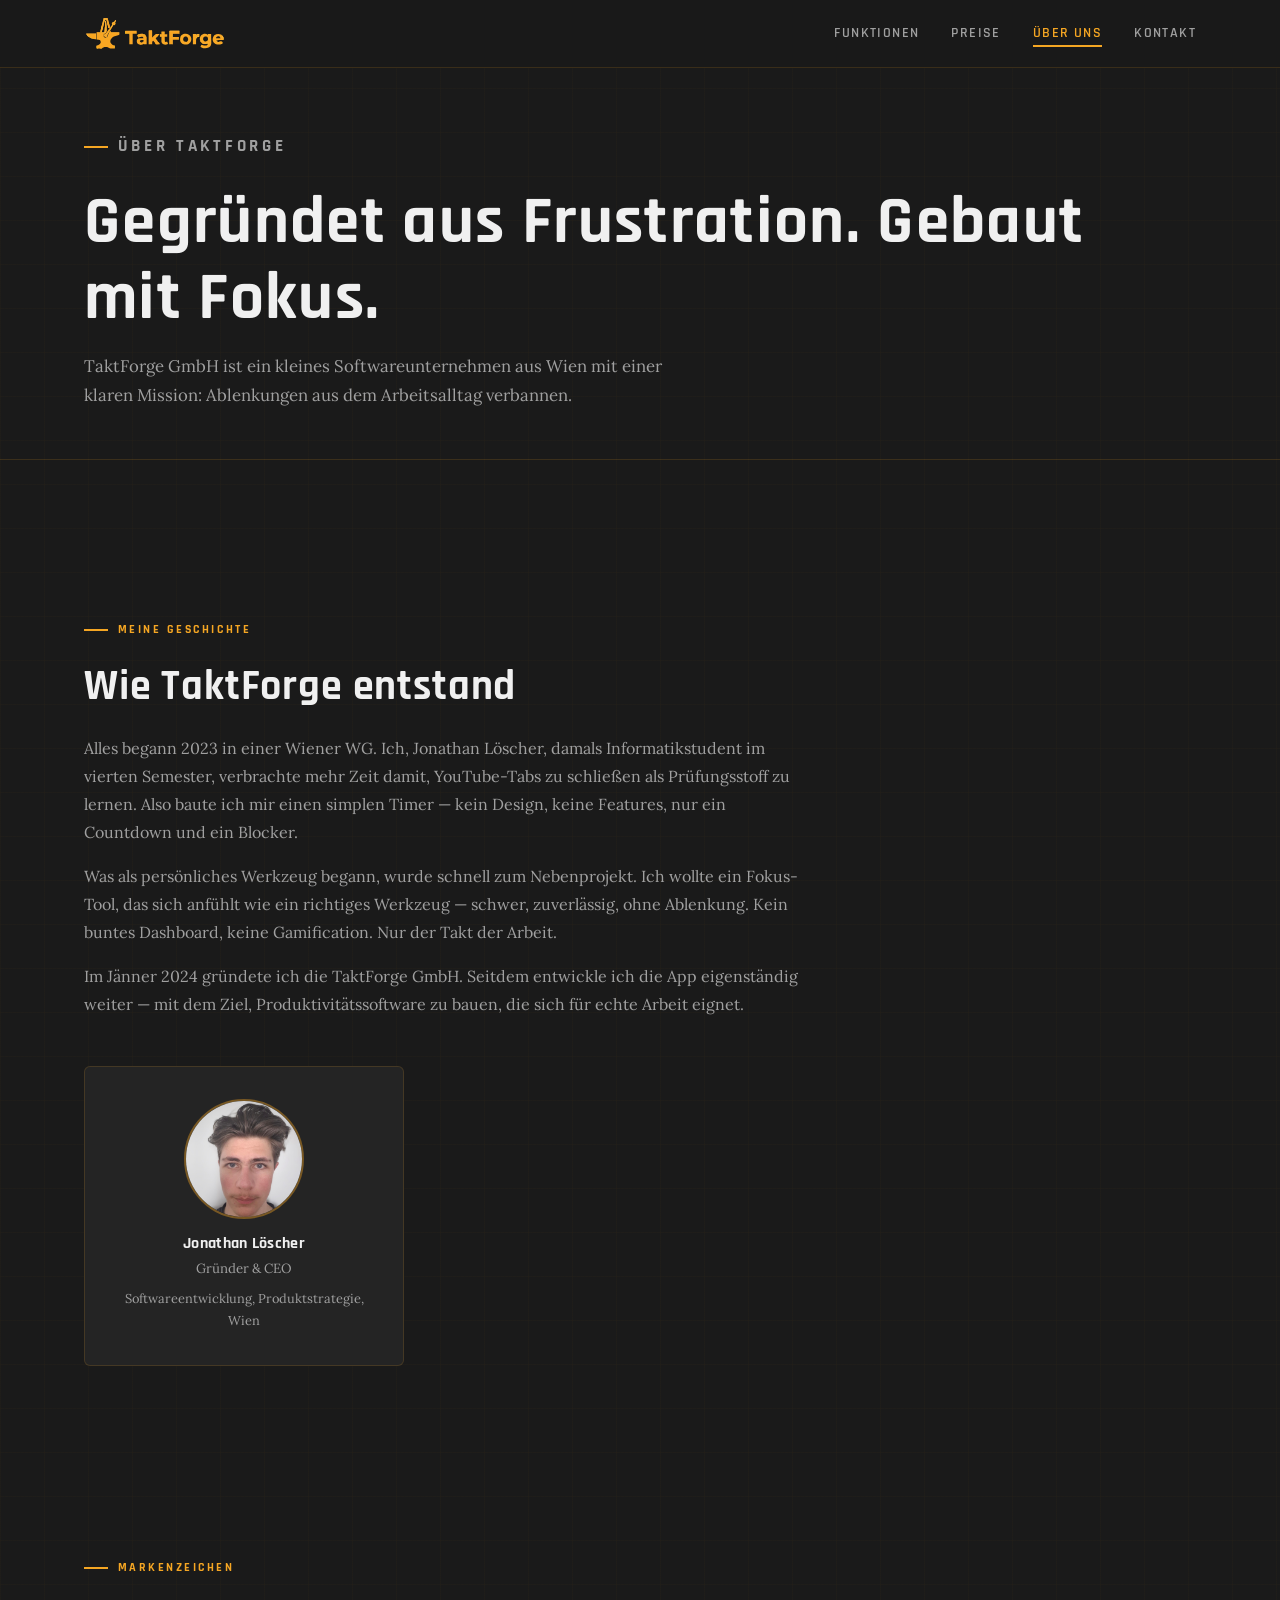
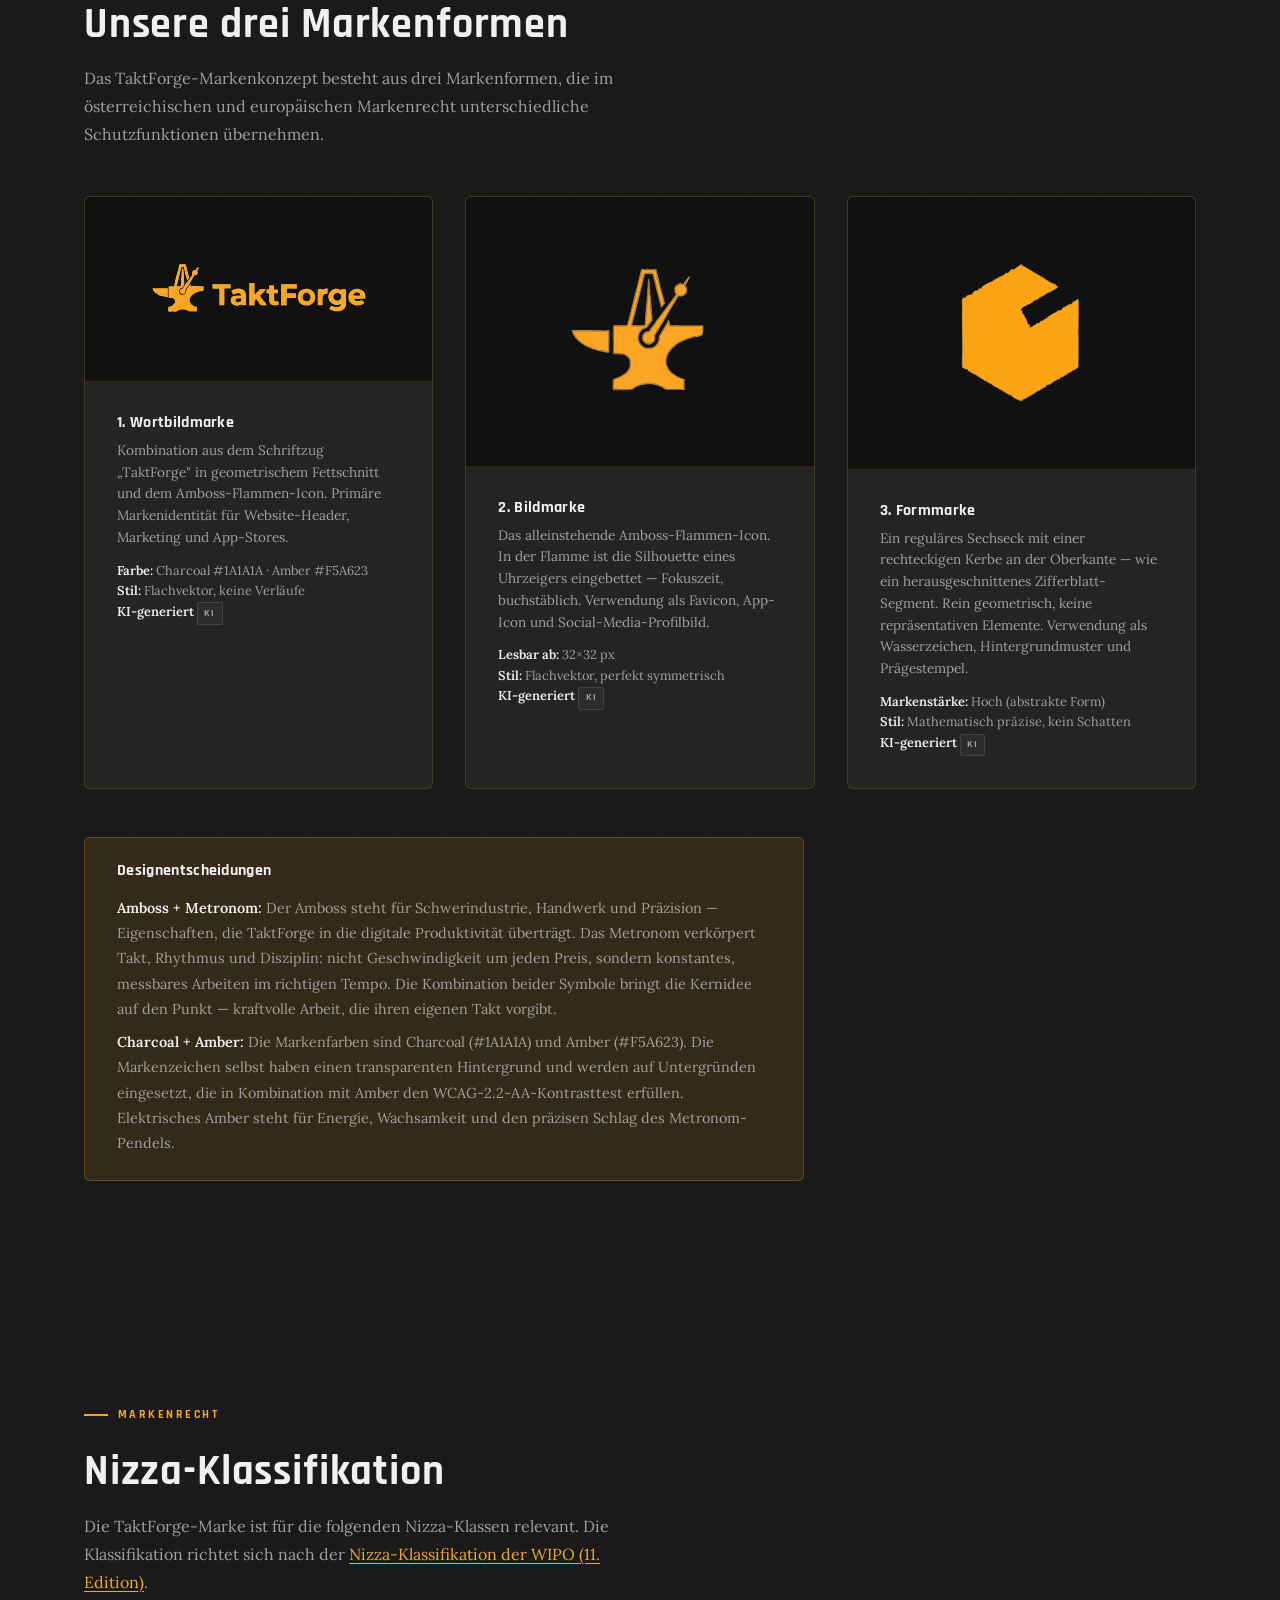
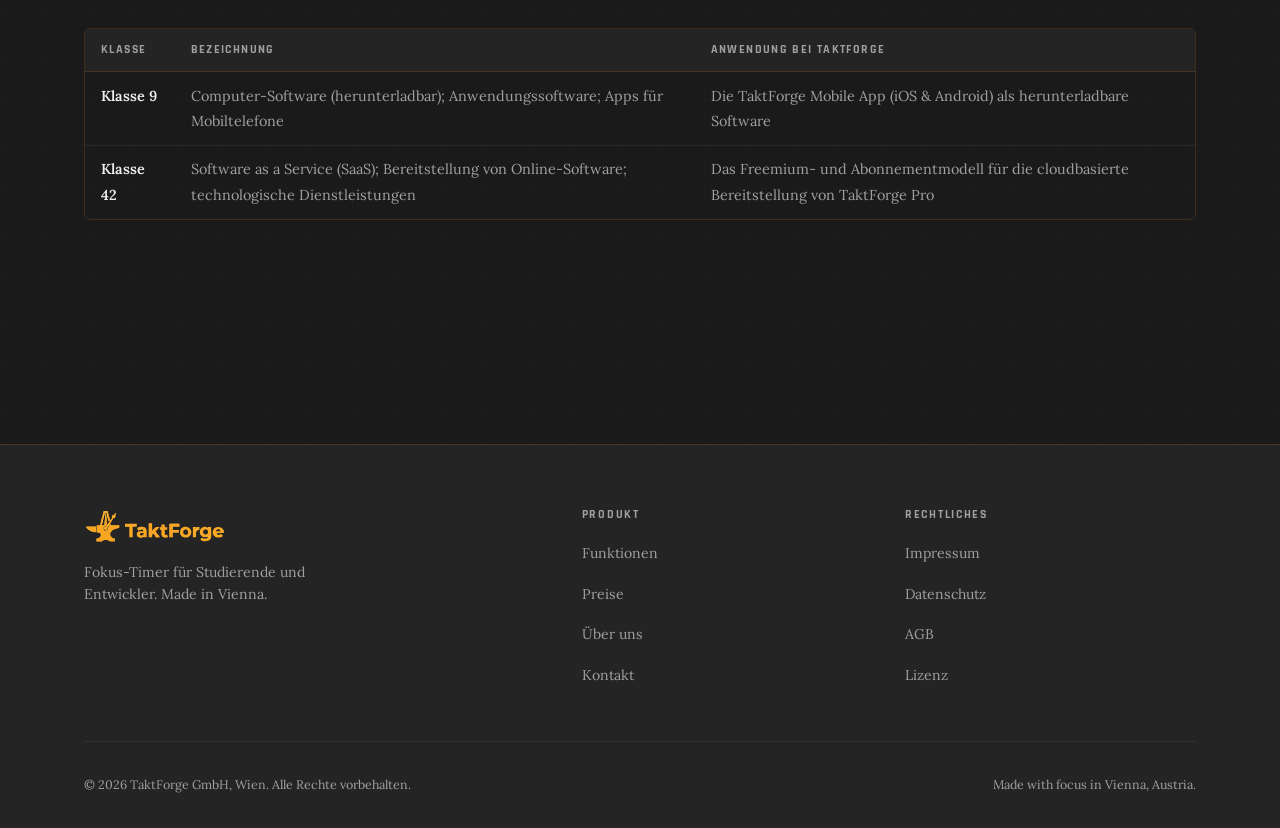
==== commit 540ac498: "Update copyright year to 2026 in multiple HTML files" ====
--- a/about.html
+++ b/about.html
@@ -373,7 +373,7 @@
           </div>
         </div>
         <div class="footer-bottom">
-          <span>© 2024 TaktForge GmbH, Wien. Alle Rechte vorbehalten.</span>
+          <span>© 2026 TaktForge GmbH, Wien. Alle Rechte vorbehalten.</span>
           <span lang="en">Made with focus in Vienna, Austria.</span>
         </div>
       </div>
